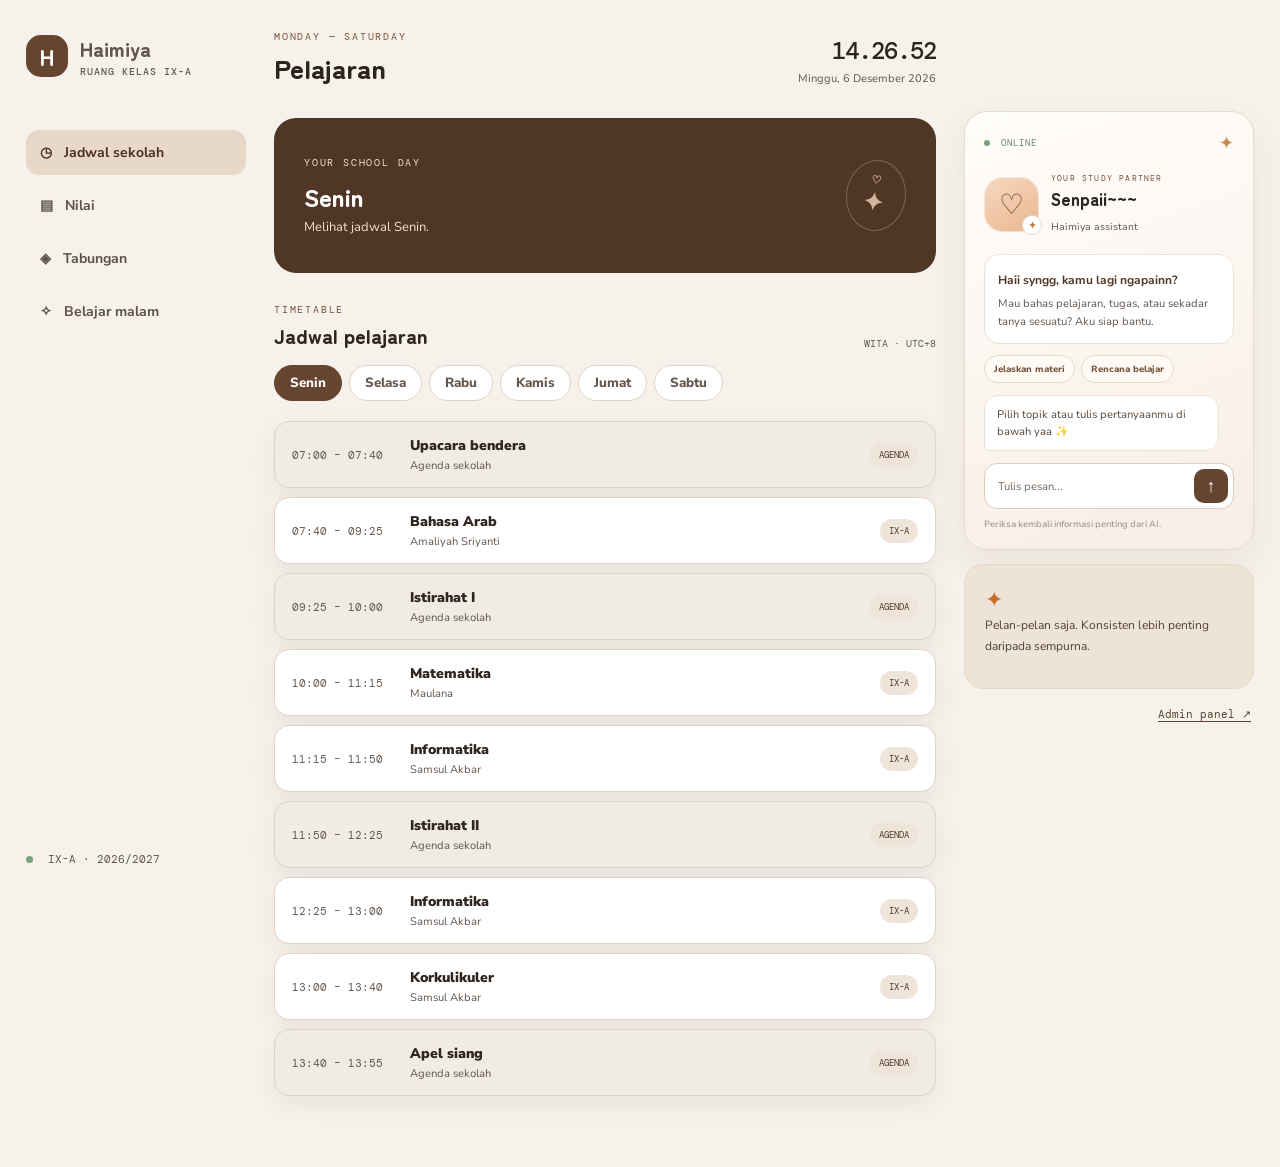
==== frontend/index.html @ 9ee48fb9 "Set Haimiya website favicon" ====
<!doctype html>
<html lang="id">
<head>
<meta charset="utf-8"><meta name="viewport" content="width=device-width,initial-scale=1">
<meta name="theme-color" content="#f7f2eb"><title>Haimiya — Ruang Kelas IX-A</title><link rel="icon" type="image/jpeg" href="hiii.jpg">
<link rel="preconnect" href="https://fonts.googleapis.com"><link rel="preconnect" href="https://fonts.gstatic.com" crossorigin>
<link href="https://fonts.googleapis.com/css2?family=DM+Mono:wght@400;500&family=Nunito+Sans:wght@400;500;600;700;800;900&family=Zen+Maru+Gothic:wght@500;700;900&display=swap" rel="stylesheet">
<link rel="stylesheet" href="css/main.css?v=20261110-haimiya-fix2">
</head>
<body>
<video class="page-bg" autoplay muted loop playsinline preload="auto"><source src="bg-video.mp4" type="video/mp4"></video>
<div class="shell">
<aside class="sidebar">
  <a class="brand" href="#"><span class="brand-mark">H</span><span>Haimiya<small>RUANG KELAS IX-A</small></span></a>
  <nav id="nav">
    <button class="nav-link active" data-view="schedule">◷ <span>Jadwal sekolah</span></button>
    <button class="nav-link" data-view="grades">▤ <span>Nilai</span></button>
    <button class="nav-link" data-view="savings">◈ <span>Tabungan</span></button>
    <button class="nav-link" data-view="study">✧ <span>Belajar malam</span></button>
  </nav>
  <div class="sidebar-bottom"><span class="live-dot"></span> IX-A · 2026/2027</div>
</aside>
<main>
<header class="topbar"><div><div class="eyebrow">MONDAY — SATURDAY</div><h1 id="greeting">Pelajaran</h1></div><div class="clock"><strong id="clock">--:--:--</strong><small id="date">Memuat tanggal…</small></div></header>
<section class="view active" id="view-schedule">
  <div class="hero"><div><div class="eyebrow light">YOUR SCHOOL DAY</div><h2 id="today-title">Jadwal hari ini</h2><p id="today-subtitle">Waktu berjalan, pelajaran mengikuti.</p></div><div class="hero-stamp">♡<br><b>✦</b></div></div>
  <div class="section-head"><div><div class="eyebrow">TIMETABLE</div><h2>Jadwal pelajaran</h2></div><span class="timezone">WITA · UTC+8</span></div>
  <div class="day-tabs" id="day-tabs"></div><div class="schedule-list" id="schedule-list"></div>
</section>
<section class="view" id="view-grades"><div class="section-head"><div><div class="eyebrow">ACADEMIC RECORD</div><h2>Nilai</h2></div></div><div class="panel"><div class="form-row"><input id="grade-subject" placeholder="Mata pelajaran"><select id="grade-type"><option value="">Jenis penilaian</option><option>Tugas</option><option>PPT</option><option>Ulangan</option></select></div><div class="form-row"><input id="grade-score" type="number" min="0" max="100" placeholder="Nilai 0–100"><input id="grade-note" placeholder="Catatan (opsional)"></div><button class="primary" id="add-grade">Simpan nilai</button></div><div id="grades-list" class="data-list"></div></section>
<section class="view" id="view-savings">
  <div class="section-head"><div><div class="eyebrow">PERSONAL FINANCE</div><h2>Tabungan</h2></div></div>
  <div class="balance balance-redesign"><div><span>Total saldo tersimpan</span><strong id="balance">Rp0</strong><small id="saving-summary">Belum ada transaksi</small></div><div class="balance-icon">◈</div></div>
  <div class="saving-stats"><div><small>Total menabung</small><strong id="saving-in">Rp0</strong></div><div><small>Total pengambilan</small><strong id="saving-out">Rp0</strong></div></div>
  <div class="panel"><div class="form-row"><select id="saving-kind"><option value="in">＋ Menabung</option><option value="out">− Mengambil</option></select><input id="saving-amount" type="number" min="1" placeholder="Nominal rupiah"></div><input id="saving-note" placeholder="Keterangan transaksi"><button class="primary" id="add-saving">Catat transaksi</button></div>
  <div class="section-head"><div><div class="eyebrow">TRANSACTION HISTORY</div><h2>Riwayat transaksi</h2></div></div><div id="savings-list" class="data-list"></div>
</section>
<section class="view" id="view-study">
  <div class="study-heading"><div><div class="eyebrow">YOUR STUDY SPACE</div><h2>Belajar malam</h2><p>Atur waktu, pantau kebiasaan, dan jangan sampai deadline kelewat.</p></div><span class="study-date-chip" id="study-date-chip">TODAY</span></div>
  <div class="study-overview">
    <div class="study-main-stat"><span class="study-stat-icon">🔥</span><div><strong id="streak-count">0</strong><b>hari streak</b><small>Hari beruntun kamu mencatat sesi belajar minimal 25 menit.</small></div></div>
    <div class="study-progress-box"><div class="study-progress-head"><span>Target belajar harian</span><strong id="study-percent">0%</strong></div><div class="progress-track"><i id="study-progress"></i></div><div class="study-meta"><span id="study-time">0 / 144 menit</span><span>Target 2 jam 24 menit</span></div><div class="study-actions"><button class="primary" id="study-add">＋ Catat 25 menit</button><button class="secondary" id="study-reset">Reset hari ini</button></div></div>
  </div>
  <div class="study-section-head"><div><div class="eyebrow">STUDY CALENDAR</div><h3>Kalender belajar</h3><p>Tanggal hari ini mengikuti WITA. Titik oranye = ada sesi belajar, merah = libur nasional.</p></div></div>
  <div class="calendar-panel">
    <div class="calendar-toolbar"><button id="cal-prev" aria-label="Bulan sebelumnya">‹</button><div><strong id="cal-month">—</strong><small id="cal-year">—</small></div><button id="cal-next" aria-label="Bulan berikutnya">›</button><button class="calendar-today" id="cal-today">Hari ini</button></div>
    <div class="calendar-weekdays"><span>Min</span><span>Sen</span><span>Sel</span><span>Rab</span><span>Kam</span><span>Jum</span><span>Sab</span></div>
    <div class="calendar-grid" id="calendar-grid"></div>
    <div class="calendar-legend"><span><i class="legend-today"></i>Hari ini</span><span><i class="legend-study"></i>Belajar</span><span><i class="legend-holiday"></i>Libur nasional</span><span><i class="legend-leave"></i>Cuti bersama</span></div>
    <div class="calendar-detail" id="calendar-detail">Pilih tanggal untuk melihat detail.</div>
  </div>
  <div class="study-section-head task-section-head"><div><div class="eyebrow">TASK PLANNER</div><h3>Kegiatan & deadline</h3><p>Tambahkan kegiatan, pilih tanggal dan jam tenggatnya.</p></div><span class="task-count" id="task-count">0 kegiatan</span></div>
  <div class="task-composer">
    <form id="task-form">
      <label class="task-field task-title-field"><span>Nama kegiatan</span><input id="task-input" maxlength="90" placeholder="Contoh: Kerjakan latihan Matematika" required></label>
      <label class="task-field"><span>Mata pelajaran</span><input id="task-subject" maxlength="50" placeholder="Opsional"></label>
      <label class="task-field"><span>Deadline</span><input id="task-deadline" type="datetime-local"></label>
      <button class="primary" type="submit">＋ Tambah kegiatan</button>
    </form>
  </div>
  <div class="task-filters" id="task-filters"><button class="active" data-filter="active">Aktif</button><button data-filter="done">Selesai</button><button data-filter="expired">Terlewat</button><button data-filter="all">Semua</button></div>
  <div class="checklist" id="checklist"></div>
</section>
</main>
<aside class="right-rail">
  <div class="ai-card">
    <div class="ai-topline"><span class="ai-live"><i></i> ONLINE</span><span class="ai-spark">✦</span></div>
    <div class="ai-profile"><div class="ai-avatar"><span>♡</span><i>✦</i></div><div><div class="eyebrow">YOUR STUDY PARTNER</div><h3>Senpaii~~~</h3><small>Haimiya assistant</small></div></div>
    <div class="ai-welcome"><strong>Haii syngg, kamu lagi ngapainn?</strong><p>Mau bahas pelajaran, tugas, atau sekadar tanya sesuatu? Aku siap bantu.</p></div>
    <div class="ai-suggestions"><button type="button" data-prompt="Bantu aku memahami materi pelajaran hari ini.">Jelaskan materi</button><button type="button" data-prompt="Bantu aku membuat rencana belajar malam ini.">Rencana belajar</button></div>
    <div id="chat-log" class="chat-log"><div class="bubble bot">Pilih topik atau tulis pertanyaanmu di bawah yaa ✨</div></div>
    <form id="chat-form"><input id="chat-input" maxlength="2000" placeholder="Tulis pesan..." autocomplete="off"><button aria-label="Kirim pesan">↑</button></form>
    <small class="ai-disclaimer">Periksa kembali informasi penting dari AI.</small>
  </div>
  <div class="rail-note"><span>✦</span><p>Pelan-pelan saja. Konsisten lebih penting daripada sempurna.</p></div>
  <a class="admin-link" href="admin.html">Admin panel ↗</a>
</aside>
</div>
<script src="js/schedule-data.js"></script><script src="js/app.js?v=20261110-haimiya-fix"></script>
</body></html>
---- frontend/css/main.css ----
*{box-sizing:border-box} :root{--paper:#f6f0e7;--surface:#fffdf9;--ink:#342a25;--muted:#91847a;--line:#e9dfd3;--brown:#755744;--brown2:#a17c62;--orange:#ed9148;--orange-soft:#fff0e2;--green:#66866b;--shadow:0 12px 36px #59412b0c}body{margin:0;background:var(--paper);color:var(--ink);font-family:'Nunito Sans',sans-serif}.shell{max-width:1600px;margin:auto;min-height:100vh;display:grid;grid-template-columns:220px minmax(0,1fr) 290px;gap:28px;padding:26px}.sidebar{position:sticky;top:26px;height:calc(100vh - 52px);display:flex;flex-direction:column;padding:8px 0}.brand{display:flex;align-items:center;gap:12px;text-decoration:none;color:var(--ink);font:900 20px 'Zen Maru Gothic'}.brand small{display:block;font:500 10px 'DM Mono';letter-spacing:1px;color:var(--muted);margin-top:2px}.brand-mark{display:grid;place-items:center;width:42px;height:42px;border-radius:15px;background:var(--brown);color:#fff;font:900 22px 'Zen Maru Gothic'}nav{display:grid;gap:8px;margin-top:52px}.nav-link{border:0;background:transparent;text-align:left;padding:13px 14px;border-radius:13px;color:#8b7c70;font:700 14px 'Nunito Sans',sans-serif;cursor:pointer}.nav-link span{margin-left:8px}.nav-link.active{background:#eadfd2;color:var(--brown)}.sidebar-bottom{margin-top:auto;color:var(--muted);font:11px 'DM Mono'}.live-dot{display:inline-block;width:7px;height:7px;background:#78a27a;border-radius:50%;margin-right:8px}main{min-width:0;padding:4px 0 45px}.topbar{display:flex;justify-content:space-between;align-items:center;margin-bottom:26px}.eyebrow{font:10px 'DM Mono';letter-spacing:1.8px;color:var(--brown2)}h1,h2,h3,p{margin-top:0}h1{font:900 27px 'Zen Maru Gothic';margin:5px 0}.topbar h1 span{color:var(--orange)}.clock{text-align:right}.clock strong{display:block;font:500 24px 'DM Mono';letter-spacing:-1px}.clock small{color:var(--muted);font-size:11px}.hero{background:var(--brown);color:#fff;border-radius:22px;padding:27px 30px;display:flex;justify-content:space-between;align-items:center;min-height:155px;overflow:hidden;position:relative}.eyebrow.light{color:#d8bda7}.hero h2{font:900 25px 'Zen Maru Gothic';margin:9px 0 4px}.hero p{color:#e2d4c8;font-size:13px;margin:0}.hero-stamp{font:700 11px 'DM Mono';letter-spacing:4px;color:#d5b59c;text-align:center;transform:rotate(8deg);border:1px solid #c9a98c66;padding:12px 17px;border-radius:50%}.hero-stamp b{font-size:24px}.section-head{display:flex;justify-content:space-between;align-items:end;margin:30px 0 15px}.section-head h2{font:900 20px 'Zen Maru Gothic';margin:5px 0 0}.timezone{font:10px 'DM Mono';color:var(--muted)}.day-tabs{display:flex;gap:7px;overflow:auto;padding-bottom:8px}.day-tab{border:1px solid var(--line);background:var(--surface);border-radius:20px;padding:8px 15px;color:var(--muted);font-weight:800;cursor:pointer;white-space:nowrap}.day-tab.active{background:var(--brown);border-color:var(--brown);color:#fff}.schedule-list{display:grid;gap:9px;margin-top:12px}.lesson{display:grid;grid-template-columns:104px 1fr auto;gap:14px;align-items:center;background:var(--surface);border:1px solid var(--line);border-radius:15px;padding:14px 17px;box-shadow:var(--shadow)}.lesson-time{font:11px 'DM Mono';color:var(--muted)}.lesson-name{font-weight:900;font-size:14px}.lesson-teacher{font-size:11px;color:var(--muted);margin-top:3px}.lesson-tag{font:9px 'DM Mono';color:var(--brown2);background:#f4ece3;border-radius:20px;padding:6px 9px}.lesson.active{background:var(--orange-soft);border:1px solid #f3b47f;box-shadow:0 5px 20px #ed91481c}.lesson.active .lesson-tag{background:var(--orange);color:white}.lesson.break{background:#f0ebe5}.view{display:none}.view.active{display:block}.right-rail{padding-top:85px}.rail-card,.rail-note,.panel,.study-card{background:var(--surface);border:1px solid var(--line);border-radius:19px;padding:20px;box-shadow:var(--shadow)}.ai-avatar{width:48px;height:48px;border-radius:16px;background:var(--orange-soft);color:var(--orange);display:grid;place-items:center;font-size:26px;margin:18px 0 10px}.rail-card h3{font:900 18px 'Zen Maru Gothic';margin-bottom:6px}.rail-card p,.rail-note p{font-size:12px;color:var(--muted);line-height:1.7}.chat-log{max-height:220px;overflow:auto;display:grid;gap:8px;margin:12px 0}.bubble{padding:9px 11px;border-radius:12px;background:#f5eee6;font-size:12px;line-height:1.5}.bubble.user{background:var(--orange-soft);justify-self:end;max-width:90%}#chat-form{display:flex;border:1px solid var(--line);border-radius:12px;padding:4px}#chat-input{border:0;outline:0;min-width:0;flex:1;padding:8px;background:transparent;font:12px inherit}#chat-form button{border:0;background:var(--brown);color:#fff;border-radius:9px;width:34px;font-size:18px}.rail-note{margin-top:14px;background:#eee4d8;box-shadow:none;border:0}.rail-note span{color:var(--orange);font-size:22px}.admin-link{display:block;text-align:right;margin:18px 3px;color:var(--muted);font:11px 'DM Mono';text-decoration:none}.panel{display:grid;gap:10px}.form-row{display:flex;gap:9px}.panel input,.panel select{min-width:0;width:100%;padding:12px;border:1px solid var(--line);border-radius:10px;background:#fffefa;font:13px 'Nunito Sans',sans-serif;color:var(--ink)}button{font-family:inherit}.primary,.secondary{border:0;border-radius:10px;padding:11px 15px;font-weight:900;cursor:pointer}.primary{background:var(--brown);color:white}.secondary{background:#eee5dc;color:var(--brown)}.data-list{display:grid;gap:8px;margin-top:13px}.data-item{background:var(--surface);border:1px solid var(--line);padding:13px 15px;border-radius:12px;display:flex;justify-content:space-between;font-size:13px}.balance{background:var(--brown);color:#fff;padding:22px;border-radius:18px;margin-bottom:13px}.balance span{display:block;color:#d8c6b7;font-size:12px}.balance strong{display:block;font:700 28px 'DM Mono';margin-top:7px}.study-card{background:var(--brown);color:#fff}.streak{display:flex;align-items:center;gap:12px}.streak>span{font-size:29px}.streak strong{display:block;font:700 27px 'DM Mono'}.streak small{color:#ddcabb}.progress-track{height:8px;background:#ffffff30;border-radius:9px;margin:23px 0 8px;overflow:hidden}.progress-track i{display:block;height:100%;width:0;background:#f4a15f;border-radius:9px}.study-meta{display:flex;justify-content:space-between;color:#e0cfc1;font:10px 'DM Mono'}.study-actions{display:flex;gap:8px;margin-top:20px}.study-actions .primary{background:var(--orange)}.study-actions .secondary{background:#ffffff20;color:#fff}.checklist label{display:flex;gap:10px;align-items:center;font-size:13px;padding:7px 0}.checklist input{width:auto}.empty{padding:20px;text-align:center;color:var(--muted);font-size:13px}@media(max-width:1100px){.shell{grid-template-columns:190px minmax(0,1fr);}.right-rail{grid-column:2;display:grid;grid-template-columns:1fr 1fr;gap:12px;padding:0}.admin-link{grid-column:2}.rail-note{margin:0}}@media(max-width:700px){.shell{display:block;padding:17px}.sidebar{position:static;height:auto;padding:0}.brand{font-size:18px}nav{display:flex;overflow:auto;margin:17px 0 22px}.nav-link{white-space:nowrap;padding:10px 12px}.nav-link span{margin-left:5px}.sidebar-bottom{display:none}.topbar{margin-bottom:18px}.topbar h1{font-size:21px}.clock strong{font-size:18px}.hero{padding:21px;min-height:135px}.hero h2{font-size:21px}.right-rail{display:block;margin-top:25px}.rail-note{margin-top:10px}.admin-link{margin-bottom:10px}.lesson{grid-template-columns:82px 1fr;padding:12px;gap:9px}.lesson-tag{grid-column:2;justify-self:start}.form-row{flex-direction:column}.study-actions{flex-wrap:wrap}}
.checklist-panel{gap:12px}.task-form{display:flex;gap:9px}.task-form input{min-width:0;flex:1;padding:12px;border:1px solid var(--line);border-radius:10px;background:#fffefa;font:13px 'Nunito Sans',sans-serif;color:var(--ink)}.task-row{display:flex;align-items:center;justify-content:space-between;gap:12px;padding:11px 0;border-bottom:1px solid var(--line)}.task-row:last-child{border-bottom:0}.task-label{display:flex;align-items:center;gap:10px;min-width:0;flex:1;font-size:13px}.task-label input{width:17px;height:17px;accent-color:var(--brown);flex:none}.task-label span{overflow-wrap:anywhere}.task-label span.done{color:var(--muted);text-decoration:line-through}.task-tools{display:flex;gap:5px;flex:none}.task-tools button{border:0;background:#f1e8de;color:var(--brown);border-radius:7px;padding:6px 8px;font-size:11px;font-weight:800;cursor:pointer}.task-tools button:last-child{background:#f8e8e4;color:#a34f43}.task-hint{font-size:11px;color:var(--muted);margin:0;line-height:1.5}
@media(max-width:700px){.task-form{flex-direction:row}.task-form .primary{white-space:nowrap}.task-row{align-items:flex-start}.task-tools button{padding:7px 8px}}

html,body{min-height:100%;background:transparent}body{position:relative}.page-bg{position:fixed;inset:0;width:100%;height:100%;object-fit:cover;z-index:0;pointer-events:none}body::before{content:"";position:fixed;inset:0;z-index:1;background:linear-gradient(90deg,#f6f0e7a8,#f6f0e7a0);pointer-events:none}.shell{position:relative;z-index:2}.rail-card,.rail-note,.panel,.study-card,.lesson,.balance{backdrop-filter:blur(8px)}


/* Readability pass: stronger contrast and solid content surfaces */
:root{--paper:#f7f2eb;--surface:#fff;--ink:#2d241f;--muted:#62564e;--line:#ded2c5;--brown:#65452f;--brown2:#76543d;--orange:#c96d28;--orange-soft:#fff0e2;--shadow:0 10px 28px #38271912}
body{color:var(--ink);background:var(--paper)}
body::before{background:rgba(247,242,235,.94)}
.sidebar,.topbar,main,.right-rail{color:var(--ink)}
.brand,.brand small,.sidebar-bottom,.timezone,.clock small,.lesson-time,.lesson-teacher,.rail-card p,.rail-note p,.task-hint,.admin-link{color:var(--muted)}
.eyebrow{color:#76513a}
.nav-link{color:#5e5148}
.nav-link.active{background:#e8d8c8;color:#4b3020}
.hero{background:#503725;color:#fff}
.hero p,.eyebrow.light{color:#f1dfcf}
.rail-card,.panel,.lesson,.data-item,.study-card,.balance{background:#fff;border-color:#ded2c5;backdrop-filter:none}
.rail-note{background:#eee3d7;color:#49372b}
.rail-note p{color:#514237}
.lesson-name,.section-head h2,.rail-card h3{color:#30251f}
.lesson-tag{background:#eee4da;color:#553a28}
.lesson.active{background:#fff0df;border-color:#d98a4b}
.lesson.break{background:#f0ebe5}
.panel input,.panel select,.task-form input{background:#fff;color:#2d241f;border-color:#cbbbab}
.panel input::placeholder,.task-form input::placeholder,#chat-input::placeholder{color:#75685e;opacity:1}
#chat-form{background:#fff;border-color:#cbbbab}
#chat-input{color:#2d241f}
.bubble{background:#eee7df;color:#34271f}
.bubble.user{background:#ffead7;color:#4a2d1a}
.primary{background:#65452f;color:#fff}
.secondary{background:#e9ded3;color:#493426}
.task-tools button{background:#e9ded3;color:#493426}
.task-tools button:last-child{background:#f5e3df;color:#873d32}
.admin-link{color:#594332;text-decoration:underline;text-underline-offset:3px}
a:focus-visible,button:focus-visible,input:focus-visible,select:focus-visible{outline:3px solid #c96d28;outline-offset:3px}
@media(max-width:700px){body::before{background:rgba(247,242,235,.96)}.nav-link{color:#51443b}.nav-link.active{color:#432b1d}}

/* Admin page: keep login UI above the decorative page overlay */
.admin-page{background:var(--paper)}
.admin-page main{position:relative;z-index:2}
.admin-page .panel{background:#fff;color:#2d241f;border:1px solid #ded2c5;box-shadow:0 12px 36px #38271918}
.admin-page .panel p{color:#493a31}
.admin-page input{background:#fff;color:#2d241f;border:1px solid #cbbbab}
.admin-page input::placeholder{color:#75685e;opacity:1}
.admin-page .primary{background:#65452f;color:#fff}


/* Fiancee refresh: savings, study planner, calendar and assistant */
.balance-redesign{display:flex;align-items:center;justify-content:space-between;gap:18px;background:linear-gradient(120deg,#503725,#79583f)!important;color:#fff!important;padding:25px 27px;border:0!important;box-shadow:0 14px 32px #50372520}
.balance-redesign span,.balance-redesign small{display:block;color:#f0dfd1!important;font-size:12px}.balance-redesign strong{display:block;color:#fff!important;font:800 32px 'DM Mono',monospace;margin:9px 0}.balance-redesign small{opacity:.85}.balance-icon{width:58px;height:58px;border:1px solid #ffffff45;border-radius:19px;display:grid;place-items:center;font-size:29px;color:#f4c49e}
.saving-stats{display:grid;grid-template-columns:1fr 1fr;gap:12px;margin:0 0 13px}.saving-stats>div{background:#fff;border:1px solid var(--line);border-radius:14px;padding:14px 16px}.saving-stats small{display:block;color:var(--muted);font-size:11px}.saving-stats strong{display:block;color:#503725;font:700 17px 'DM Mono',monospace;margin-top:6px}.money-in{color:#54815b}.money-out{color:#b65d4b}
.study-heading{display:flex;justify-content:space-between;align-items:flex-start;gap:15px;margin:5px 0 22px}.study-heading h2{font:900 25px 'Zen Maru Gothic';margin:6px 0}.study-heading p,.study-section-head p{font-size:12px;color:var(--muted);margin:0;line-height:1.6}.study-date-chip{background:#eadfd2;color:#65452f;border-radius:30px;padding:9px 12px;font:10px 'DM Mono',monospace;white-space:nowrap}
.study-overview{display:grid;grid-template-columns:.8fr 1.2fr;gap:13px}.study-main-stat,.study-progress-box{background:#fff;border:1px solid var(--line);border-radius:18px;padding:19px;box-shadow:var(--shadow)}.study-main-stat{display:flex;gap:13px;align-items:flex-start}.study-stat-icon{width:43px;height:43px;border-radius:14px;background:#fff0e2;display:grid;place-items:center;font-size:23px;flex:none}.study-main-stat strong{display:block;color:#503725;font:800 31px 'DM Mono',monospace;line-height:1}.study-main-stat b{display:block;font:800 12px 'Nunito Sans',sans-serif;margin:5px 0}.study-main-stat small{display:block;color:var(--muted);font-size:10px;line-height:1.5;max-width:190px}.study-progress-head{display:flex;justify-content:space-between;align-items:center;font-size:11px;font-weight:800}.study-progress-head strong{font:700 13px 'DM Mono',monospace;color:#a45d2b}.study-progress-box .progress-track{margin:13px 0 8px;background:#eee5dc;height:9px}.study-progress-box .progress-track i{background:linear-gradient(90deg,#b86d39,#edaa6c)}.study-progress-box .study-meta{color:var(--muted);font:10px 'DM Mono',monospace;gap:8px;flex-wrap:wrap}.study-actions{display:flex;gap:8px;margin-top:15px;flex-wrap:wrap}.study-actions .primary{background:#65452f}.study-actions .secondary{background:#eee5dc;color:#65452f}
.study-section-head{display:flex;justify-content:space-between;align-items:flex-end;gap:12px;margin:28px 0 13px}.study-section-head h3{font:900 18px 'Zen Maru Gothic';margin:5px 0}.calendar-panel{background:#fff;border:1px solid var(--line);border-radius:19px;padding:18px;box-shadow:var(--shadow)}.calendar-toolbar{display:flex;align-items:center;gap:12px;margin-bottom:17px}.calendar-toolbar>div{min-width:110px;text-align:center}.calendar-toolbar strong{display:block;font:900 16px 'Zen Maru Gothic';text-transform:capitalize}.calendar-toolbar small{display:block;color:var(--muted);font:10px 'DM Mono',monospace;margin-top:3px}.calendar-toolbar button{width:34px;height:34px;border:1px solid var(--line);border-radius:10px;background:#faf7f3;color:#65452f;font-size:21px;cursor:pointer}.calendar-toolbar .calendar-today{width:auto;margin-left:auto;padding:0 12px;font:800 10px 'Nunito Sans',sans-serif}.calendar-weekdays,.calendar-grid{display:grid;grid-template-columns:repeat(7,minmax(0,1fr));gap:5px}.calendar-weekdays{margin-bottom:7px}.calendar-weekdays span{text-align:center;color:var(--muted);font:10px 'DM Mono',monospace;padding:5px 0}.calendar-day{position:relative;min-height:43px;border:1px solid transparent;border-radius:11px;background:#faf8f5;color:#493a31;font:700 12px 'Nunito Sans',sans-serif;cursor:pointer}.calendar-day:hover{border-color:#cba98e}.calendar-day.is-today{border-color:#9a6b48;background:#f6eadd}.calendar-day.is-selected{background:#65452f;color:#fff;border-color:#65452f}.calendar-day.is-holiday:not(.is-selected){background:#fff0ed;color:#a84d43}.calendar-day.is-leave:not(.is-selected){background:#f2edf9;color:#71548d}.calendar-day.is-study:after{content:"";position:absolute;inset:auto 0 4px;display:block;margin:auto;width:4px;height:4px;border-radius:50%;background:#d77b3f}.calendar-day.is-selected.is-study:after{background:#ffd0a8}.calendar-day.is-holiday .cal-holiday-dot,.calendar-day.is-leave .cal-holiday-dot{display:none}.cal-study-dot,.cal-holiday-dot{display:none}.calendar-blank{min-height:43px}.calendar-legend{display:flex;gap:13px;flex-wrap:wrap;margin:15px 0 12px;color:var(--muted);font-size:10px}.calendar-legend span{display:flex;align-items:center;gap:5px}.calendar-legend i{width:8px;height:8px;border-radius:50%;display:inline-block}.legend-today{background:#9a6b48}.legend-study{background:#d77b3f}.legend-holiday{background:#c86c61}.legend-leave{background:#967ab1}.calendar-detail{display:grid;gap:5px;padding:12px 13px;border-radius:12px;background:#f7f2eb;color:#66574c;font-size:11px;line-height:1.5}.calendar-detail b{font:800 12px 'Nunito Sans',sans-serif;color:#49372b}.calendar-holiday-name{color:#a84d43;font-weight:800}
.task-section-head{margin-top:30px}.task-count{font:10px 'DM Mono',monospace;color:var(--muted);white-space:nowrap}.task-composer{background:#fff;border:1px solid var(--line);border-radius:17px;padding:15px;box-shadow:var(--shadow)}#task-form{display:grid;grid-template-columns:1.4fr .8fr 1fr auto;align-items:end;gap:9px}.task-field{display:grid;gap:6px;min-width:0}.task-field span{font-size:10px;font-weight:800;color:#6d5b4d}.task-field input{width:100%;min-width:0;padding:11px;border:1px solid var(--line);border-radius:10px;background:#fffefa;color:var(--ink);font:12px 'Nunito Sans',sans-serif}.task-field input:focus{outline:2px solid #d9a77e;outline-offset:1px}#task-form>.primary{min-height:39px;white-space:nowrap;font-size:11px}.task-filters{display:flex;gap:7px;overflow:auto;margin:15px 0 10px}.task-filters button{border:1px solid var(--line);border-radius:30px;background:#fff;color:var(--muted);padding:8px 13px;font-size:10px;font-weight:800;cursor:pointer;white-space:nowrap}.task-filters button.active{background:#65452f;color:#fff;border-color:#65452f}.checklist{display:grid;gap:8px}.task-card{display:grid;grid-template-columns:22px minmax(0,1fr) auto auto;align-items:center;gap:11px;padding:13px;background:#fff;border:1px solid var(--line);border-radius:14px;box-shadow:var(--shadow)}.task-check input{position:absolute;opacity:0;width:1px;height:1px}.task-checkmark{display:block;width:19px;height:19px;border:1.5px solid #bca995;border-radius:6px;cursor:pointer}.task-check input:checked+.task-checkmark{background:#65452f;border-color:#65452f;position:relative}.task-check input:checked+.task-checkmark:after{content:"✓";position:absolute;color:#fff;font-size:13px;left:3px;top:-1px}.task-content{min-width:0}.task-content strong{display:block;font-size:12px;overflow-wrap:anywhere}.task-content small{display:block;color:var(--muted);font-size:10px;margin-top:4px;line-height:1.4}.task-done{color:var(--muted);text-decoration:line-through}.task-status{font:9px 'DM Mono',monospace;padding:6px 8px;border-radius:20px;background:#edf3ec;color:#527454;white-space:nowrap}.task-status.done{background:#edf3ec;color:#527454}.task-status.expired{background:#f9e8e5;color:#a64c40}.task-status.active{background:#f5eee5;color:#805b3d}.task-expired{border-color:#e9c9c3}.task-tools{display:flex;gap:5px}.task-tools button{border:0;border-radius:7px;padding:6px 8px;background:#eee5dc;color:#65452f;font-size:10px;font-weight:800;cursor:pointer}.task-tools button:last-child{background:#f6e8e5;color:#984d43}
.ai-card{background:linear-gradient(160deg,#fffdfa,#f7eee5);border:1px solid #e8d9ca;border-radius:23px;padding:19px;box-shadow:0 16px 36px #50372512;overflow:hidden}.ai-topline{display:flex;justify-content:space-between;align-items:center}.ai-live{font:9px 'DM Mono',monospace;color:#658469;letter-spacing:1px}.ai-live i{display:inline-block;width:6px;height:6px;border-radius:50%;background:#75a47b;margin-right:5px}.ai-spark{color:#c78a58;font-size:18px}.ai-profile{display:flex;align-items:center;gap:12px;margin:18px 0}.ai-avatar{position:relative;width:55px;height:55px;border-radius:19px;background:linear-gradient(145deg,#f7d9c1,#e9b58f);color:#714a35;display:grid;place-items:center;font-size:28px;flex:none;margin:0;box-shadow:inset 0 0 0 1px #ffffff80}.ai-avatar i{position:absolute;right:-3px;bottom:-3px;width:20px;height:20px;border-radius:50%;background:#fff;color:#c17b48;display:grid;place-items:center;font-size:11px;font-style:normal;border:1px solid #ead8c7}.ai-profile .eyebrow{font-size:8px;letter-spacing:1.2px}.ai-profile h3{font:900 17px 'Zen Maru Gothic';margin:3px 0}.ai-profile small{font-size:10px;color:var(--muted)}.ai-welcome{background:#fff;border:1px solid #eee1d5;border-radius:15px;padding:13px}.ai-welcome strong{font-size:12px;color:#503725}.ai-welcome p{font-size:11px;line-height:1.6;color:var(--muted);margin:5px 0 0}.ai-suggestions{display:flex;gap:6px;flex-wrap:wrap;margin:11px 0}.ai-suggestions button{border:1px solid #e8d8c8;border-radius:30px;padding:7px 9px;background:#fffaf5;color:#76543d;font-size:9px;font-weight:800;cursor:pointer}.ai-card .chat-log{max-height:290px;min-height:55px;overflow:auto;display:grid;align-content:start;gap:8px;margin:12px 0}.ai-card .bubble{max-width:94%;padding:10px 12px;border-radius:14px 14px 14px 4px;background:#fff;border:1px solid #eee1d5;color:#59483b;font-size:11px;line-height:1.55;overflow-wrap:anywhere}.ai-card .bubble.user{justify-self:end;border-radius:14px 14px 4px 14px;background:#f3e1d2;border-color:#ead3c0;color:#503725}.ai-card #chat-form{display:flex;gap:5px;background:#fff;border:1px solid #dfcdbb;border-radius:13px;padding:5px}.ai-card #chat-input{flex:1;min-width:0;border:0;outline:0;background:transparent;padding:8px;color:#342a25;font:11px 'Nunito Sans',sans-serif}.ai-card #chat-form button{width:34px;height:34px;border:0;border-radius:10px;background:#65452f;color:#fff;font-size:18px;cursor:pointer}.ai-card #chat-form button:disabled{opacity:.55}.ai-disclaimer{display:block;color:#99897b;font-size:9px;margin-top:9px}.rail-note{border:1px solid #e7d9ca}
@media(max-width:1100px){.study-overview{grid-template-columns:1fr 1.3fr}#task-form{grid-template-columns:1fr 1fr}.task-title-field{grid-column:1/-1}#task-form>.primary{grid-column:1/-1}}
@media(max-width:700px){.balance-redesign{padding:21px}.balance-redesign strong{font-size:27px}.study-heading h2{font-size:22px}.study-overview{grid-template-columns:1fr}.study-main-stat small{max-width:none}.calendar-panel{padding:12px}.calendar-day{min-height:39px;border-radius:9px}.calendar-blank{min-height:39px}.calendar-legend{gap:9px}.calendar-legend span{font-size:9px}.study-section-head{align-items:flex-start}.task-composer{padding:12px}#task-form{grid-template-columns:1fr 1fr}.task-title-field{grid-column:1/-1}#task-form>.primary{grid-column:1/-1}.task-card{grid-template-columns:20px minmax(0,1fr) auto;gap:8px}.task-status{grid-column:2;justify-self:start;grid-row:2}.task-tools{grid-column:3;grid-row:1/3;flex-direction:column}.ai-card{padding:17px}.saving-stats strong{font-size:14px}}
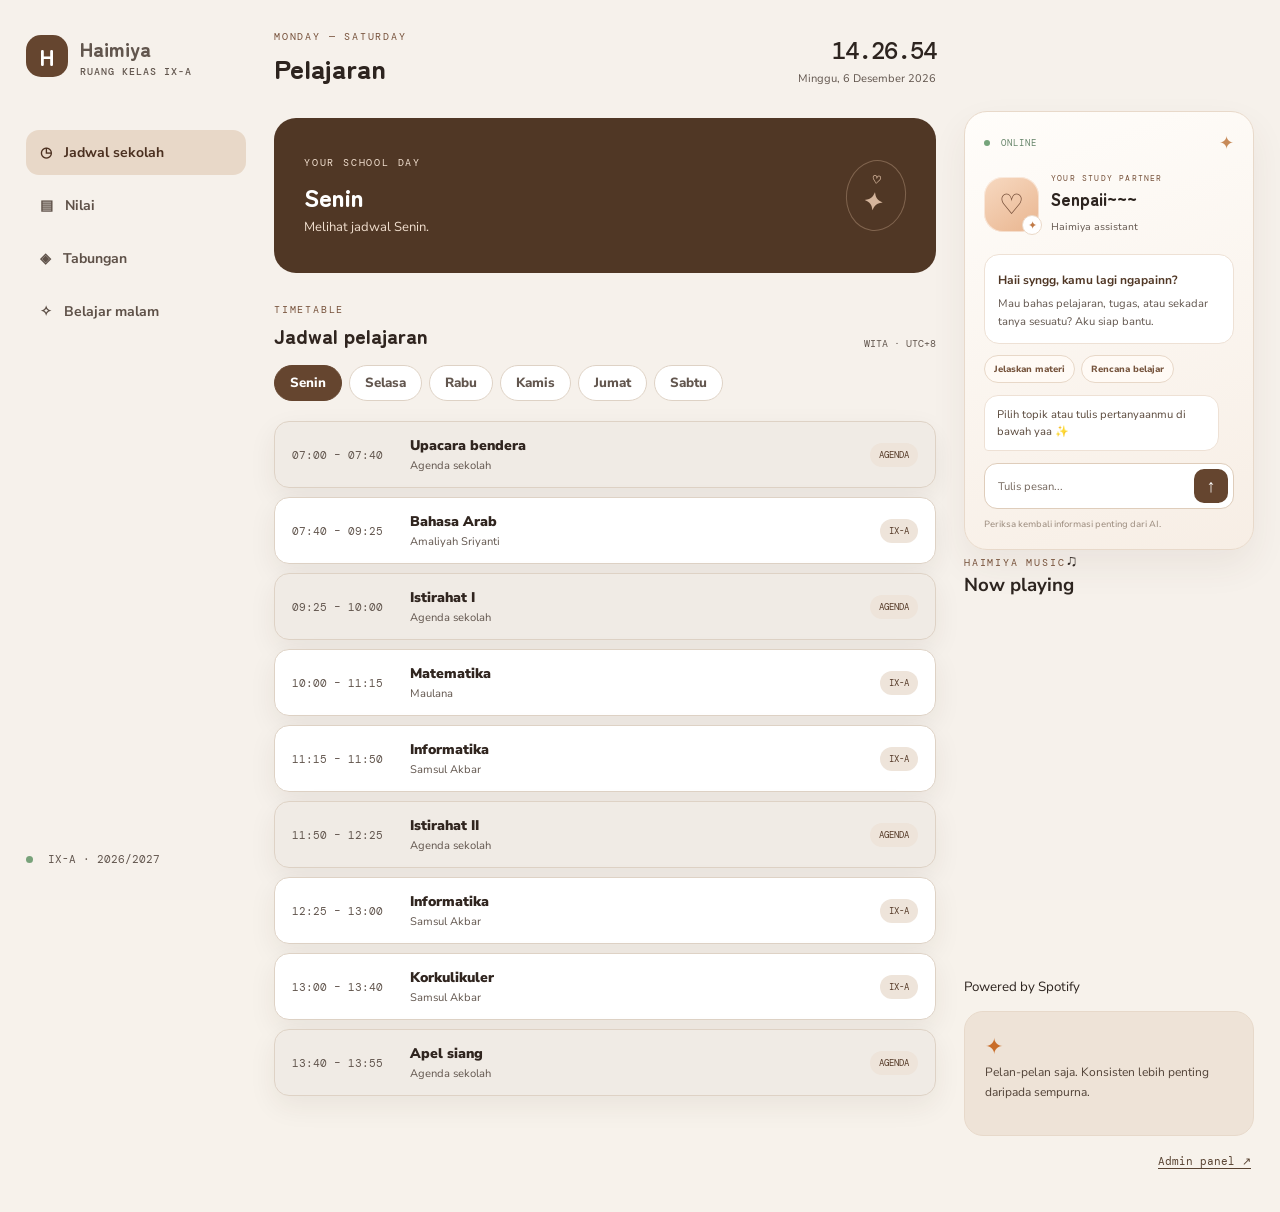
==== commit ccb2f71f: "Add Spotify playlist player to Haimiya sidebar" ====
--- a/frontend/index.html
+++ b/frontend/index.html
@@ -5,7 +5,7 @@
 <meta name="theme-color" content="#f7f2eb"><title>Haimiya — Ruang Kelas IX-A</title><link rel="icon" type="image/jpeg" href="hiii.jpg">
 <link rel="preconnect" href="https://fonts.googleapis.com"><link rel="preconnect" href="https://fonts.gstatic.com" crossorigin>
 <link href="https://fonts.googleapis.com/css2?family=DM+Mono:wght@400;500&family=Nunito+Sans:wght@400;500;600;700;800;900&family=Zen+Maru+Gothic:wght@500;700;900&display=swap" rel="stylesheet">
-<link rel="stylesheet" href="css/main.css?v=20261110-haimiya-fix2">
+<link rel="stylesheet" href="css/main.css?v=20261110-spotify">
 </head>
 <body>
 <video class="page-bg" autoplay muted loop playsinline preload="auto"><source src="bg-video.mp4" type="video/mp4"></video>
@@ -72,6 +72,12 @@
     <form id="chat-form"><input id="chat-input" maxlength="2000" placeholder="Tulis pesan..." autocomplete="off"><button aria-label="Kirim pesan">↑</button></form>
     <small class="ai-disclaimer">Periksa kembali informasi penting dari AI.</small>
   </div>
+  <section class="music-card" aria-label="Spotify playlist">
+    <div class="music-heading"><span class="eyebrow">HAIMIYA MUSIC</span><span class="music-mark">♫</span></div>
+    <h3>Now playing</h3>
+    <iframe title="Spotify playlist Haimiya" src="https://open.spotify.com/embed/playlist/51DNdef7PhPwKkByk16TcT?utm_source=generator&theme=0" width="100%" height="352" frameborder="0" allow="autoplay; clipboard-write; encrypted-media; fullscreen; picture-in-picture" loading="lazy"></iframe>
+    <small>Powered by Spotify</small>
+  </section>
   <div class="rail-note"><span>✦</span><p>Pelan-pelan saja. Konsisten lebih penting daripada sempurna.</p></div>
   <a class="admin-link" href="admin.html">Admin panel ↗</a>
 </aside>
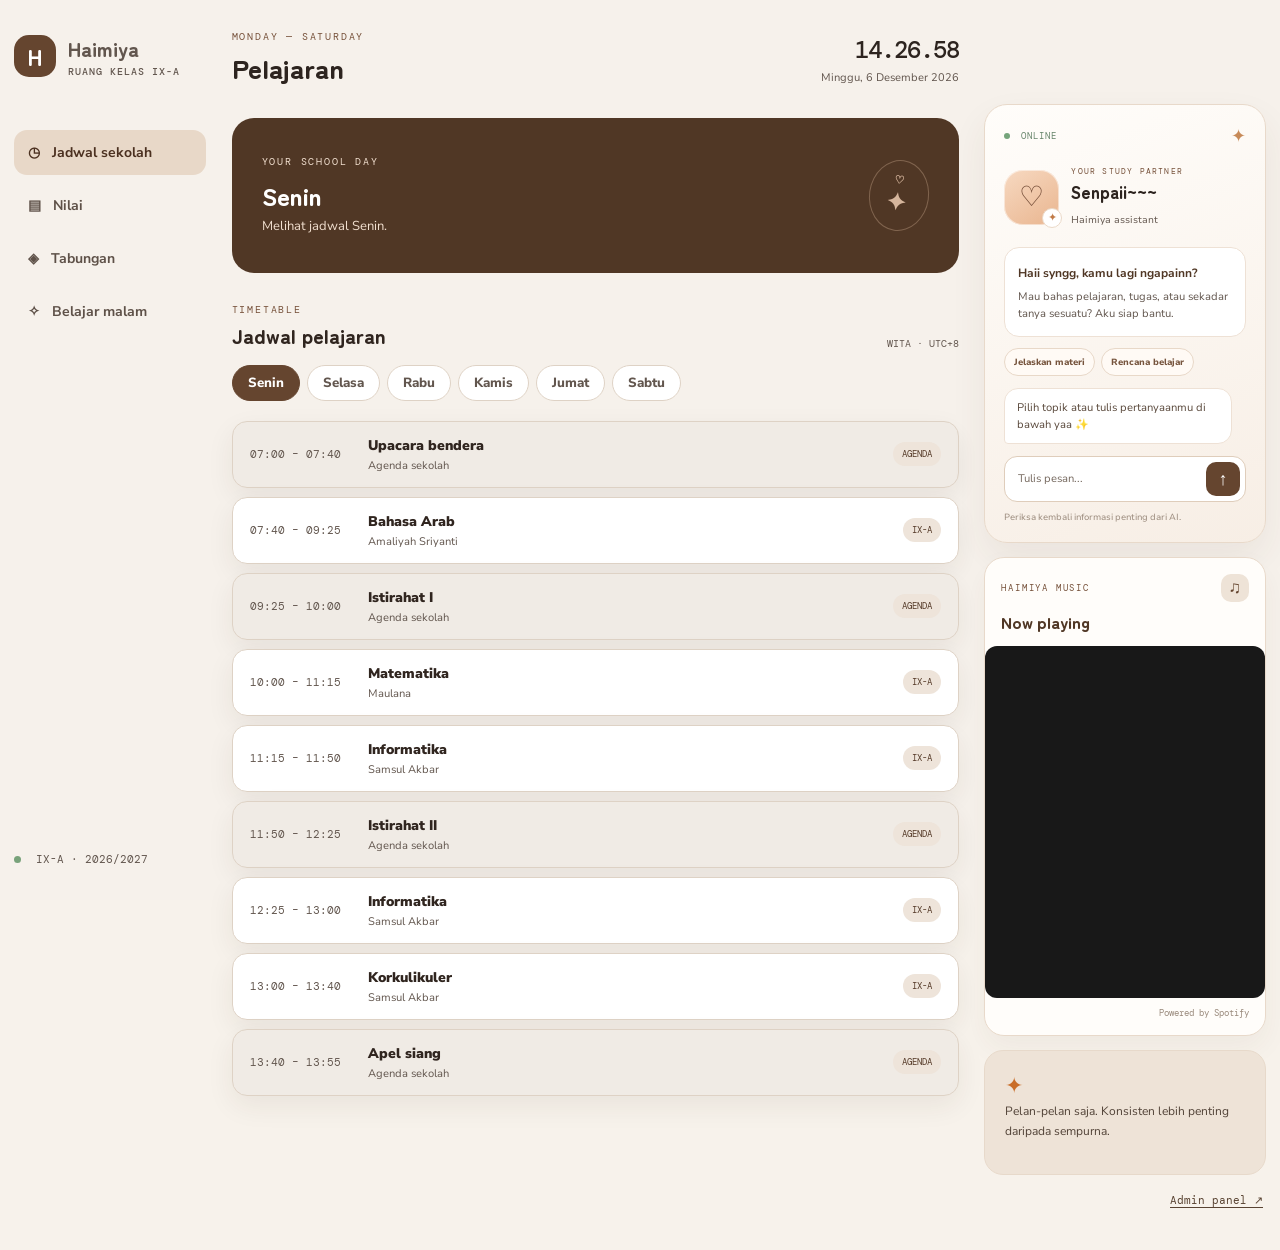
==== commit fcbd0019: "Refresh frontend script cache for Senpaii integration" ====
--- a/frontend/index.html
+++ b/frontend/index.html
@@ -82,5 +82,5 @@
   <a class="admin-link" href="admin.html">Admin panel ↗</a>
 </aside>
 </div>
-<script src="js/schedule-data.js"></script><script src="js/app.js?v=20261110-haimiya-fix"></script>
+<script src="js/schedule-data.js"></script><script src="js/app.js?v=20261115-ai-actions"></script>
 </body></html>
--- a/frontend/css/main.css
+++ b/frontend/css/main.css
@@ -58,3 +58,144 @@
 .ai-card{background:linear-gradient(160deg,#fffdfa,#f7eee5);border:1px solid #e8d9ca;border-radius:23px;padding:19px;box-shadow:0 16px 36px #50372512;overflow:hidden}.ai-topline{display:flex;justify-content:space-between;align-items:center}.ai-live{font:9px 'DM Mono',monospace;color:#658469;letter-spacing:1px}.ai-live i{display:inline-block;width:6px;height:6px;border-radius:50%;background:#75a47b;margin-right:5px}.ai-spark{color:#c78a58;font-size:18px}.ai-profile{display:flex;align-items:center;gap:12px;margin:18px 0}.ai-avatar{position:relative;width:55px;height:55px;border-radius:19px;background:linear-gradient(145deg,#f7d9c1,#e9b58f);color:#714a35;display:grid;place-items:center;font-size:28px;flex:none;margin:0;box-shadow:inset 0 0 0 1px #ffffff80}.ai-avatar i{position:absolute;right:-3px;bottom:-3px;width:20px;height:20px;border-radius:50%;background:#fff;color:#c17b48;display:grid;place-items:center;font-size:11px;font-style:normal;border:1px solid #ead8c7}.ai-profile .eyebrow{font-size:8px;letter-spacing:1.2px}.ai-profile h3{font:900 17px 'Zen Maru Gothic';margin:3px 0}.ai-profile small{font-size:10px;color:var(--muted)}.ai-welcome{background:#fff;border:1px solid #eee1d5;border-radius:15px;padding:13px}.ai-welcome strong{font-size:12px;color:#503725}.ai-welcome p{font-size:11px;line-height:1.6;color:var(--muted);margin:5px 0 0}.ai-suggestions{display:flex;gap:6px;flex-wrap:wrap;margin:11px 0}.ai-suggestions button{border:1px solid #e8d8c8;border-radius:30px;padding:7px 9px;background:#fffaf5;color:#76543d;font-size:9px;font-weight:800;cursor:pointer}.ai-card .chat-log{max-height:290px;min-height:55px;overflow:auto;display:grid;align-content:start;gap:8px;margin:12px 0}.ai-card .bubble{max-width:94%;padding:10px 12px;border-radius:14px 14px 14px 4px;background:#fff;border:1px solid #eee1d5;color:#59483b;font-size:11px;line-height:1.55;overflow-wrap:anywhere}.ai-card .bubble.user{justify-self:end;border-radius:14px 14px 4px 14px;background:#f3e1d2;border-color:#ead3c0;color:#503725}.ai-card #chat-form{display:flex;gap:5px;background:#fff;border:1px solid #dfcdbb;border-radius:13px;padding:5px}.ai-card #chat-input{flex:1;min-width:0;border:0;outline:0;background:transparent;padding:8px;color:#342a25;font:11px 'Nunito Sans',sans-serif}.ai-card #chat-form button{width:34px;height:34px;border:0;border-radius:10px;background:#65452f;color:#fff;font-size:18px;cursor:pointer}.ai-card #chat-form button:disabled{opacity:.55}.ai-disclaimer{display:block;color:#99897b;font-size:9px;margin-top:9px}.rail-note{border:1px solid #e7d9ca}
 @media(max-width:1100px){.study-overview{grid-template-columns:1fr 1.3fr}#task-form{grid-template-columns:1fr 1fr}.task-title-field{grid-column:1/-1}#task-form>.primary{grid-column:1/-1}}
 @media(max-width:700px){.balance-redesign{padding:21px}.balance-redesign strong{font-size:27px}.study-heading h2{font-size:22px}.study-overview{grid-template-columns:1fr}.study-main-stat small{max-width:none}.calendar-panel{padding:12px}.calendar-day{min-height:39px;border-radius:9px}.calendar-blank{min-height:39px}.calendar-legend{gap:9px}.calendar-legend span{font-size:9px}.study-section-head{align-items:flex-start}.task-composer{padding:12px}#task-form{grid-template-columns:1fr 1fr}.task-title-field{grid-column:1/-1}#task-form>.primary{grid-column:1/-1}.task-card{grid-template-columns:20px minmax(0,1fr) auto;gap:8px}.task-status{grid-column:2;justify-self:start;grid-row:2}.task-tools{grid-column:3;grid-row:1/3;flex-direction:column}.ai-card{padding:17px}.saving-stats strong{font-size:14px}}
+
+.music-card{margin-top:14px;padding:16px;background:#fffdfa;border:1px solid #e8d9ca;border-radius:20px;box-shadow:0 12px 28px #5037250d;overflow:hidden}
+.music-heading{display:flex;align-items:center;justify-content:space-between}
+.music-heading .eyebrow{font-size:9px}
+.music-mark{display:grid;place-items:center;width:28px;height:28px;border-radius:10px;background:#eee3d7;color:#65452f;font-size:17px}
+.music-card h3{margin:8px 0 12px;font:900 16px 'Zen Maru Gothic';color:#503725}
+.music-card iframe{display:block;width:100%;height:352px;border:0;border-radius:12px;background:#181818}
+.music-card>small{display:block;margin-top:9px;text-align:right;color:#99897b;font:9px 'DM Mono',monospace}
+@media(max-width:1100px){.music-card{margin:0}}
+@media(max-width:700px){.music-card{margin-top:12px}.music-card iframe{height:352px}}
+
+
+/* Responsive layout system: phone, tablet, iPad and desktop */
+.shell{width:100%;max-width:1680px;margin-inline:auto;grid-template-columns:clamp(176px,15vw,230px) minmax(0,1fr) clamp(280px,22vw,340px);gap:clamp(16px,2vw,30px);padding:clamp(16px,2vw,30px)}
+main,.right-rail,.sidebar{min-width:0}
+.right-rail{padding-top:78px}
+.music-card{min-width:0}
+.music-card iframe{width:calc(100% + 32px);max-width:none;margin-left:-16px;min-width:280px}
+.ai-card,.music-card,.rail-note,.panel,.calendar-panel,.task-composer,.admin-card{min-width:0}
+img,video,iframe{max-width:100%}
+input,select,button{max-width:100%}
+.lesson,.task-card,.data-item{min-width:0}
+.lesson-name,.lesson-teacher,.task-content,.task-content strong{overflow-wrap:anywhere}
+
+@media (min-width:1440px){
+  .shell{grid-template-columns:220px minmax(0,1fr) 330px;gap:30px;padding:30px}
+  .right-rail{padding-top:82px}
+  .hero{min-height:170px;padding:32px}
+}
+@media (min-width:1101px) and (max-width:1250px){
+  .shell{grid-template-columns:190px minmax(0,1fr) 285px;gap:18px;padding:20px}
+  .right-rail{padding-top:78px}
+  .ai-card{padding:15px}
+  .music-card{padding:13px}
+}
+@media (max-width:1100px) and (min-width:701px){
+  .shell{grid-template-columns:clamp(165px,22vw,205px) minmax(0,1fr);gap:20px;padding:20px}
+  .sidebar{top:20px;height:calc(100vh - 40px)}
+  .right-rail{grid-column:2;display:grid;grid-template-columns:minmax(0,1fr) minmax(280px,1fr);align-items:start;gap:14px;padding:0}
+  .ai-card{grid-row:span 2}
+  .music-card{margin:0;min-width:0}
+  .music-card iframe{width:100%;margin:0;min-width:280px;height:352px}
+  .rail-note{margin:0}
+  .admin-link{grid-column:1/-1;margin:0 3px 12px}
+  .study-overview{grid-template-columns:minmax(0,.8fr) minmax(0,1.2fr)}
+  #task-form{grid-template-columns:1fr 1fr}
+  .task-title-field{grid-column:1/-1}
+  #task-form>.primary{grid-column:1/-1}
+}
+@media (max-width:850px) and (min-width:701px){
+  .shell{grid-template-columns:155px minmax(0,1fr);gap:15px;padding:15px}
+  .brand{font-size:17px;gap:8px}
+  .brand-mark{width:36px;height:36px}
+  nav{margin-top:28px}
+  .nav-link{padding:11px 9px;font-size:12px}
+  .nav-link span{margin-left:5px}
+  .right-rail{grid-template-columns:minmax(0,1fr)}
+  .ai-card{grid-row:auto}
+  .music-card{max-width:100%}
+  .music-card iframe{height:352px}
+  .admin-link{grid-column:auto}
+  .lesson{grid-template-columns:86px minmax(0,1fr) auto;padding:12px;gap:9px}
+  .lesson-name{font-size:12px}
+  .lesson-tag{font-size:8px}
+  .study-overview{grid-template-columns:1fr}
+}
+@media (max-width:700px){
+  .shell{display:flex;flex-direction:column;gap:0;padding:14px;max-width:620px}
+  .sidebar{position:static;height:auto;padding:0}
+  .brand{font-size:18px}
+  nav{display:flex;gap:6px;overflow-x:auto;overscroll-behavior-x:contain;margin:15px -2px 18px;padding:2px 2px 7px;scrollbar-width:thin}
+  .nav-link{flex:0 0 auto;min-height:42px;padding:10px 12px;font-size:12px}
+  .nav-link span{margin-left:5px}
+  .sidebar-bottom{display:none}
+  main{width:100%;padding:0 0 24px}
+  .topbar{gap:10px;margin-bottom:17px}
+  .topbar h1{font-size:21px}
+  .clock strong{font-size:17px}
+  .clock small{font-size:9px}
+  .hero{min-height:128px;padding:19px;border-radius:18px}
+  .hero h2{font-size:20px}
+  .hero-stamp{padding:9px 12px}
+  .section-head{margin:23px 0 12px}
+  .section-head h2{font-size:18px}
+  .day-tabs{scrollbar-width:thin}
+  .day-tab{min-height:38px;padding:8px 13px;font-size:11px}
+  .lesson{grid-template-columns:78px minmax(0,1fr);gap:8px;padding:11px;border-radius:12px}
+  .lesson-time{font-size:9px}
+  .lesson-name{font-size:12px}
+  .lesson-teacher{font-size:10px}
+  .lesson-tag{grid-column:2;justify-self:start;font-size:8px}
+  .right-rail{display:flex;flex-direction:column;gap:12px;width:100%;padding:0;margin:8px 0 0}
+  .ai-card{width:100%;padding:16px}
+  .ai-card .chat-log{max-height:230px}
+  .music-card{width:100%;margin:0;padding:14px}
+  .music-card iframe{width:100%;min-width:280px;height:352px;margin:0}
+  .rail-note{width:100%;margin:0}
+  .admin-link{margin:4px 3px 18px}
+  .form-row{flex-direction:column}
+  .panel{padding:15px}
+  .saving-stats{gap:8px}
+  .saving-stats>div{padding:12px}
+  .balance-redesign{padding:19px}
+  .balance-redesign strong{font-size:25px}
+  .study-overview{grid-template-columns:1fr}
+  .study-heading{gap:8px}
+  .study-heading h2{font-size:21px}
+  .calendar-panel{padding:11px}
+  .calendar-weekdays,.calendar-grid{gap:3px}
+  .calendar-day,.calendar-blank{min-height:38px}
+  #task-form{grid-template-columns:1fr 1fr}
+  .task-title-field,#task-form>.primary{grid-column:1/-1}
+  .task-card{grid-template-columns:20px minmax(0,1fr) auto;gap:8px;padding:11px}
+  .task-status{grid-column:2;grid-row:2;justify-self:start}
+  .task-tools{grid-column:3;grid-row:1/3;flex-direction:column}
+}
+@media (max-width:390px){
+  .shell{padding:11px}
+  .brand{font-size:16px}
+  .nav-link{padding:9px 10px;font-size:11px}
+  .topbar h1{font-size:19px}
+  .clock strong{font-size:15px}
+  .hero{padding:16px}
+  .hero-stamp{display:none}
+  .calendar-toolbar{gap:7px}
+  .calendar-toolbar>div{min-width:90px}
+  .calendar-day,.calendar-blank{min-height:34px}
+  .calendar-day{font-size:11px}
+  .task-filters button{padding:7px 10px}
+  .task-card{grid-template-columns:18px minmax(0,1fr)}
+  .task-status{grid-column:2;grid-row:auto}
+  .task-tools{grid-column:2;grid-row:auto;flex-direction:row}
+}
+@media (max-height:520px) and (orientation:landscape) and (max-width:950px){
+  .sidebar{position:static;height:auto}
+  .right-rail{padding-top:0}
+  .hero{min-height:110px}
+}
+@supports (padding:max(0px)){
+  .shell{padding-left:max(14px,env(safe-area-inset-left));padding-right:max(14px,env(safe-area-inset-right));}
+}
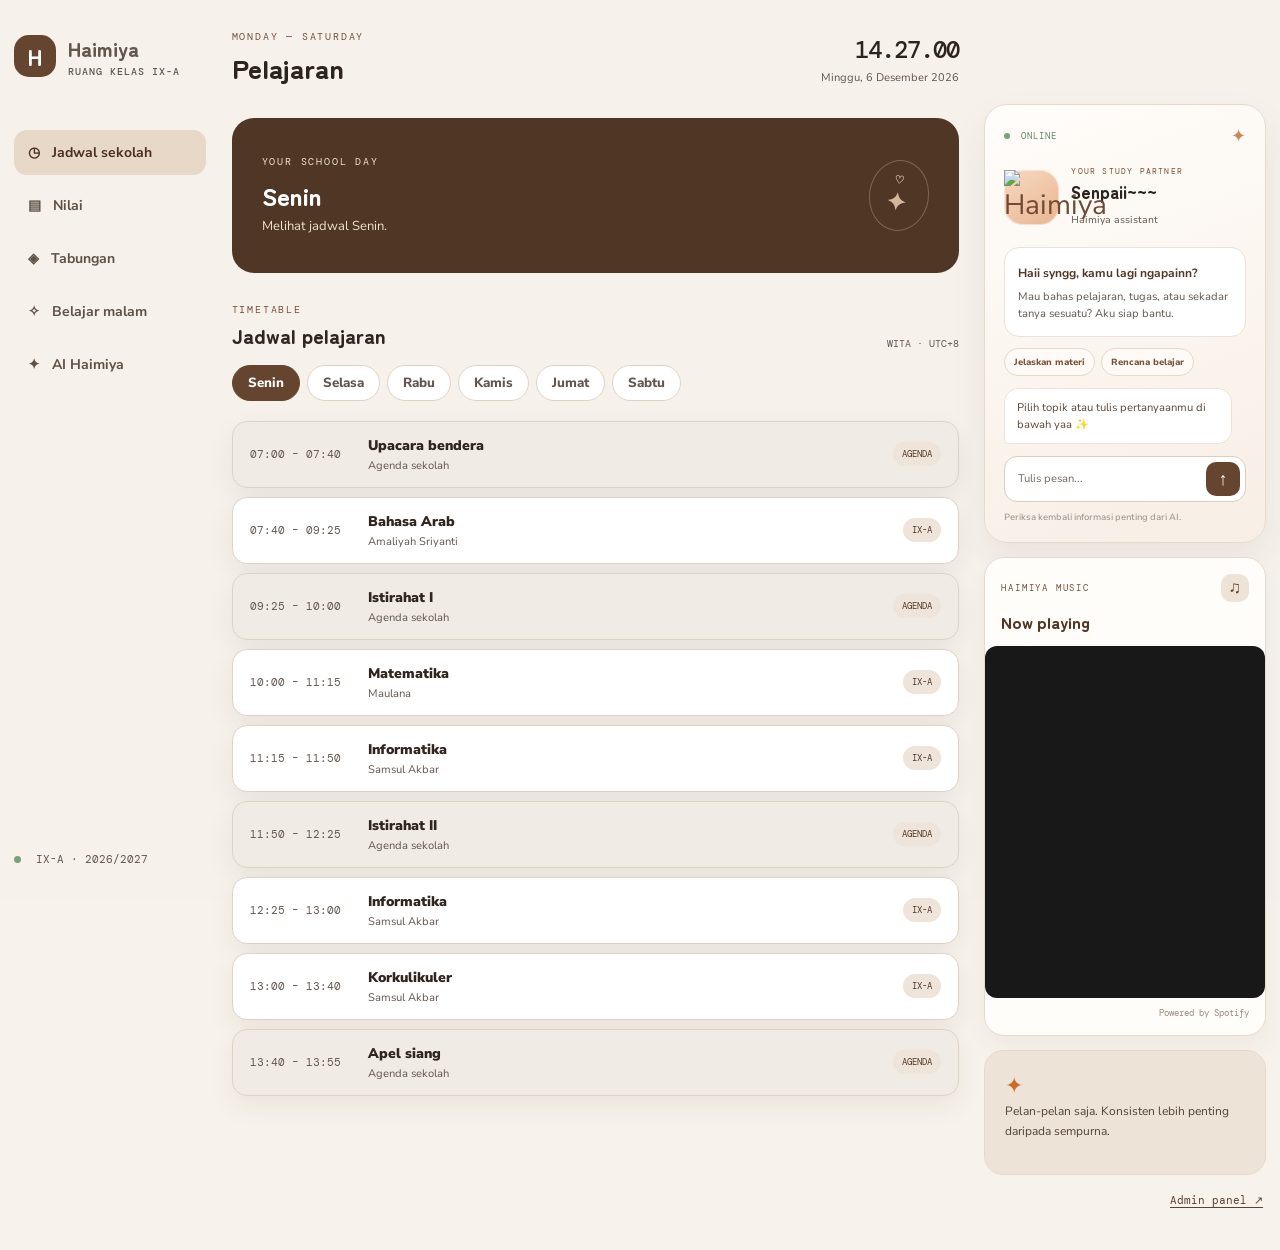
==== commit d2e6ed4c: "Redesign Haimiya dashboard and add dedicated AI page" ====
--- a/frontend/index.html
+++ b/frontend/index.html
@@ -2,10 +2,10 @@
 <html lang="id">
 <head>
 <meta charset="utf-8"><meta name="viewport" content="width=device-width,initial-scale=1">
-<meta name="theme-color" content="#f7f2eb"><title>Haimiya — Ruang Kelas IX-A</title><link rel="icon" type="image/jpeg" href="hiii.jpg">
+<meta name="theme-color" content="#0b1020"><title>Haimiya — Ruang Kelas IX-A</title><link rel="icon" type="image/jpeg" href="hiii.jpg">
 <link rel="preconnect" href="https://fonts.googleapis.com"><link rel="preconnect" href="https://fonts.gstatic.com" crossorigin>
 <link href="https://fonts.googleapis.com/css2?family=DM+Mono:wght@400;500&family=Nunito+Sans:wght@400;500;600;700;800;900&family=Zen+Maru+Gothic:wght@500;700;900&display=swap" rel="stylesheet">
-<link rel="stylesheet" href="css/main.css?v=20261110-spotify">
+<link rel="stylesheet" href="css/main.css?v=20261117-dark-redesign">
 </head>
 <body>
 <video class="page-bg" autoplay muted loop playsinline preload="auto"><source src="bg-video.mp4" type="video/mp4"></video>
@@ -17,6 +17,7 @@
     <button class="nav-link" data-view="grades">▤ <span>Nilai</span></button>
     <button class="nav-link" data-view="savings">◈ <span>Tabungan</span></button>
     <button class="nav-link" data-view="study">✧ <span>Belajar malam</span></button>
+    <button class="nav-link" data-view="ai">✦ <span>AI Haimiya</span></button>
   </nav>
   <div class="sidebar-bottom"><span class="live-dot"></span> IX-A · 2026/2027</div>
 </aside>
@@ -61,11 +62,19 @@
   <div class="task-filters" id="task-filters"><button class="active" data-filter="active">Aktif</button><button data-filter="done">Selesai</button><button data-filter="expired">Terlewat</button><button data-filter="all">Semua</button></div>
   <div class="checklist" id="checklist"></div>
 </section>
+<section class="view ai-page" id="view-ai">
+  <div class="ai-page-shell">
+    <header class="ai-page-header"><div class="ai-page-identity"><img src="https://d2ol7oe51mr4n9.cloudfront.net/user_3K5vokgKnhYkdCAswiZ9nmioeCe/5f8192b9-88b3-43dc-b261-ef66c627ae4e.jpg" alt="Haimiya"><div><strong>AI Haimiya</strong><small><i></i> Online · Teman belajarmu</small></div></div><button type="button" id="ai-new-chat" class="ai-new-chat">＋ Chat baru</button></header>
+    <div class="ai-hero" id="ai-hero"><div class="ai-hero-copy"><span class="ai-kicker">YOUR STUDY COMPANION</span><h2>HAIIII, MW NGAPAINNN?</h2><p>AKU SIAPP TEMENIN KMUU😖</p><span class="ai-hero-note">Belajar, diskusi, atau cari tahu sesuatu. Kita mulai dari sini.</span></div><img src="https://d2ol7oe51mr4n9.cloudfront.net/user_3K5vokgKnhYkdCAswiZ9nmioeCe/5f8192b9-88b3-43dc-b261-ef66c627ae4e.jpg" alt="Karakter Haimiya"></div>
+    <div class="ai-chat-area"><div class="ai-chat-log" id="ai-chat-log"><div class="ai-message bot"><img src="https://d2ol7oe51mr4n9.cloudfront.net/user_3K5vokgKnhYkdCAswiZ9nmioeCe/5f8192b9-88b3-43dc-b261-ef66c627ae4e.jpg" alt=""><div class="ai-message-bubble">Haiii! Mau belajar apa hari ini? Aku bisa bantu jelasin materi, bahas soal, atau nemenin kamu memahami topik yang sulit. ♡</div></div></div></div>
+    <div class="ai-chat-composer"><form id="ai-chat-form"><button type="button" class="ai-attach" aria-label="Lampiran" title="Lampiran" disabled>＋</button><input id="ai-chat-input" maxlength="2000" placeholder="Ketik pesan..." autocomplete="off"><button type="submit" aria-label="Kirim pesan" class="ai-send">➤</button></form><small>AI bisa membuat kesalahan. Periksa kembali informasi penting.</small></div>
+  </div>
+</section>
 </main>
 <aside class="right-rail">
   <div class="ai-card">
     <div class="ai-topline"><span class="ai-live"><i></i> ONLINE</span><span class="ai-spark">✦</span></div>
-    <div class="ai-profile"><div class="ai-avatar"><span>♡</span><i>✦</i></div><div><div class="eyebrow">YOUR STUDY PARTNER</div><h3>Senpaii~~~</h3><small>Haimiya assistant</small></div></div>
+    <div class="ai-profile"><div class="ai-avatar"><img src="https://d2ol7oe51mr4n9.cloudfront.net/user_3K5vokgKnhYkdCAswiZ9nmioeCe/5f8192b9-88b3-43dc-b261-ef66c627ae4e.jpg" alt="Haimiya"></div><div><div class="eyebrow">YOUR STUDY PARTNER</div><h3>Senpaii~~~</h3><small>Haimiya assistant</small></div></div>
     <div class="ai-welcome"><strong>Haii syngg, kamu lagi ngapainn?</strong><p>Mau bahas pelajaran, tugas, atau sekadar tanya sesuatu? Aku siap bantu.</p></div>
     <div class="ai-suggestions"><button type="button" data-prompt="Bantu aku memahami materi pelajaran hari ini.">Jelaskan materi</button><button type="button" data-prompt="Bantu aku membuat rencana belajar malam ini.">Rencana belajar</button></div>
     <div id="chat-log" class="chat-log"><div class="bubble bot">Pilih topik atau tulis pertanyaanmu di bawah yaa ✨</div></div>
@@ -82,5 +91,5 @@
   <a class="admin-link" href="admin.html">Admin panel ↗</a>
 </aside>
 </div>
-<script src="js/schedule-data.js"></script><script src="js/app.js?v=20261115-ai-actions"></script>
+<script src="js/schedule-data.js"></script><script src="js/app.js?v=20261117-dark-redesign"></script><script src="js/ai-page.js?v=20261117"></script>
 </body></html>
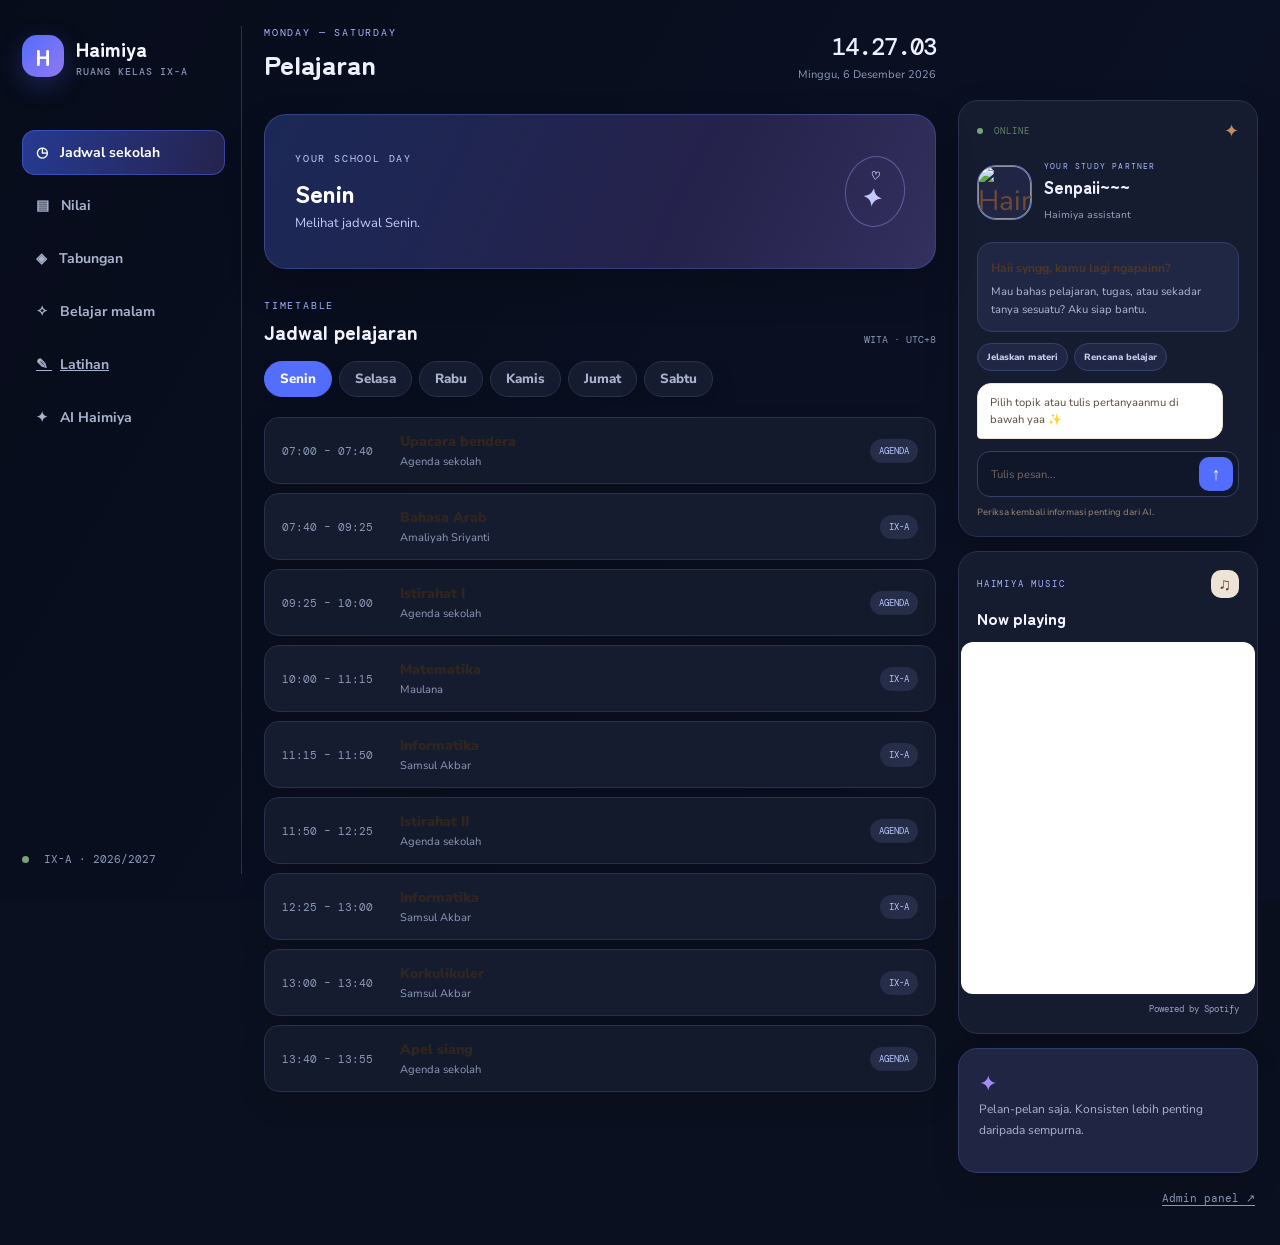
==== commit a1263993: "Add Latihan navigation entry" ====
--- a/frontend/index.html
+++ b/frontend/index.html
@@ -17,7 +17,7 @@
     <button class="nav-link" data-view="grades">▤ <span>Nilai</span></button>
     <button class="nav-link" data-view="savings">◈ <span>Tabungan</span></button>
     <button class="nav-link" data-view="study">✧ <span>Belajar malam</span></button>
-    <button class="nav-link" data-view="ai">✦ <span>AI Haimiya</span></button>
+    <a class="nav-link" href="latihan.html">✎ <span>Latihan</span></a><button class="nav-link" data-view="ai">✦ <span>AI Haimiya</span></button>
   </nav>
   <div class="sidebar-bottom"><span class="live-dot"></span> IX-A · 2026/2027</div>
 </aside>
--- a/frontend/css/main.css
+++ b/frontend/css/main.css
@@ -199,3 +199,44 @@
 @supports (padding:max(0px)){
   .shell{padding-left:max(14px,env(safe-area-inset-left));padding-right:max(14px,env(safe-area-inset-right));}
 }
+
+/* Haimiya dark redesign */
+:root{color-scheme:dark;--paper:#0b1020;--surface:#151c30;--ink:#eef0ff;--muted:#9aa5c2;--line:#29324d;--brown:#536dfe;--brown2:#a8b5ff;--orange:#a78bfa;--orange-soft:#262442;--green:#62d6a4;--shadow:0 16px 40px #0005}
+html,body{background:#0b1020;color:var(--ink)}
+body::before{background:linear-gradient(120deg,rgba(8,12,27,.93),rgba(13,18,39,.94))}
+.page-bg{opacity:.16;filter:saturate(.55) brightness(.55)}
+.shell{grid-template-columns:220px minmax(0,1fr) 300px;gap:22px;padding:22px}
+.sidebar{border-right:1px solid #29324d;padding-right:16px}
+.brand{color:#f4f5ff}.brand small{color:#8792b3}.brand-mark{background:linear-gradient(135deg,#536dfe,#9278ef);box-shadow:0 8px 24px #536dfe40}
+.nav-link{color:#aab3ce}.nav-link.active{background:linear-gradient(100deg,#263a91,#25234d);color:#fff;box-shadow:inset 0 0 0 1px #586dff70}
+.sidebar-bottom,.clock small,.timezone,.lesson-time,.lesson-teacher,.admin-link{color:#8d99b8}
+.eyebrow{color:#a8b5ff}.hero{background:linear-gradient(115deg,#1b2857,#25224b 65%,#34305f);border:1px solid #5265ba70;box-shadow:0 16px 40px #0003}
+.hero p,.eyebrow.light{color:#c5cafa}.hero-stamp{color:#c6c9ff;border-color:#9aa8ff66}
+.section-head h2,.study-section-head h3,.study-heading h2{color:#f2f3ff}
+.day-tab,.lesson,.rail-card,.rail-note,.panel,.data-item,.balance,.calendar-panel,.task-composer,.study-overview>div,.study-progress-box{background:#151c30;border-color:#29324d;color:#edf0ff;box-shadow:0 12px 28px #0002}
+.day-tab{color:#aab3ce}.day-tab.active{background:#536dfe;color:#fff;border-color:#536dfe}
+.lesson.active{background:#2b2945;border-color:#a78bfa;box-shadow:0 0 0 1px #a78bfa25}.lesson-tag{background:#252d49;color:#b9c4ff}.lesson.active .lesson-tag{background:#a78bfa;color:#11152b}.lesson.break{background:#131a2b}
+.rail-card p,.rail-note p,.task-hint{color:#aab3ce}.rail-note{background:#202544;border-color:#303b66}.ai-avatar{overflow:hidden;background:#202544;border:1px solid #6476cc}.ai-avatar img{width:100%;height:100%;object-fit:cover}
+.ai-card,.music-card{background:#151c30;border:1px solid #29324d;border-radius:20px;padding:18px;box-shadow:0 16px 36px #0003}.ai-card .ai-welcome{background:#202744;border:1px solid #303d67;color:#f0f2ff}.ai-card .ai-welcome p{color:#aeb9d8}.ai-card .ai-suggestions button{background:#202744;border:1px solid #34416d;color:#c7d0f5}.bubble{background:#202944;color:#eef0ff}.bubble.user{background:#354db8;color:#fff}.ai-card #chat-form{background:#10172a;border-color:#354064}.ai-card #chat-input{color:#fff}.ai-card #chat-form button{background:#536dfe}
+.panel input,.panel select,.task-form input,.task-field input,.task-field select,.task-field textarea{background:#10172a!important;border-color:#34405f!important;color:#f2f3ff!important}
+.primary{background:#536dfe;color:#fff}.secondary{background:#272d49;color:#d7dcf5}
+.balance,.study-card{background:linear-gradient(120deg,#263b91,#29244e);border:1px solid #4e60b7}
+.progress-track{background:#303958}.study-progress-box{background:#151c30!important}.study-progress-head,.study-meta{color:#dce1ff}.study-progress-box .progress-track i{background:#a78bfa}
+.calendar-panel,.task-composer{background:#151c30;border-color:#29324d}.calendar-toolbar strong,.calendar-detail,.calendar-weekdays,.task-field span{color:#e9ecff}.calendar-day{background:#10172a;color:#e8ebff;border-color:#303b5a}.calendar-day.is-today{border-color:#a78bfa}.calendar-day.is-selected{background:#303d83}.calendar-detail{background:#10172a;border-color:#303b5a}
+.task-card{background:#151c30;border-color:#29324d}.task-content strong{color:#eef0ff}.task-content small{color:#a3adca}.task-tools button{background:#252e4b;color:#c7d0f5}
+.music-card h3{color:#f3f4ff}.music-card small{color:#98a4c4}
+.ai-page{min-height:calc(100vh - 40px)}
+main:has(#view-ai.active) .topbar{display:none}
+.shell:has(#view-ai.active){grid-template-columns:220px minmax(0,1fr)}
+.shell:has(#view-ai.active) .right-rail{display:none}
+.ai-page-shell{height:calc(100vh - 44px);min-height:650px;display:flex;flex-direction:column;background:#0e1426;border:1px solid #283252;border-radius:25px;overflow:hidden;box-shadow:0 20px 55px #0005}
+.ai-page-header{height:78px;flex:none;display:flex;align-items:center;justify-content:space-between;padding:14px 22px;border-bottom:1px solid #27314e;background:#10172b}
+.ai-page-identity{display:flex;align-items:center;gap:13px}.ai-page-identity>img{width:48px;height:48px;object-fit:cover;border-radius:50%;border:2px solid #6679df}.ai-page-identity strong{display:block;font-size:17px}.ai-page-identity small{display:block;color:#9da9c8;font-size:11px;margin-top:4px}.ai-page-identity small i{display:inline-block;width:7px;height:7px;border-radius:50%;background:#60d6a4;margin-right:5px}
+.ai-new-chat{border:1px solid #3a4770;background:#202947;color:#dce3ff;padding:10px 14px;border-radius:12px;font-weight:800;cursor:pointer}
+.ai-hero{margin:18px 20px 4px;min-height:220px;max-height:270px;flex:none;display:flex;align-items:center;justify-content:space-between;overflow:hidden;position:relative;border-radius:21px;background:radial-gradient(circle at 75% 45%,#45416f 0,#252b50 34%,#171e38 75%);border:1px solid #4b5487}
+.ai-hero-copy{padding:28px 34px;z-index:1}.ai-kicker{font:10px 'DM Mono';letter-spacing:2px;color:#b9c5ff}.ai-hero h2{font:900 clamp(20px,3vw,34px) 'Zen Maru Gothic';color:#f2f2ff;margin:12px 0 4px}.ai-hero-copy p{font:900 clamp(16px,2.2vw,24px) 'Zen Maru Gothic';color:#b4a4ff;margin:0 0 13px}.ai-hero-note{font-size:12px;color:#c0c8e4}.ai-hero>img{height:100%;width:39%;max-width:360px;object-fit:cover;object-position:50% 28%;align-self:stretch;mask-image:linear-gradient(90deg,transparent 0%,#000 25%)}
+.ai-chat-area{flex:1;min-height:0;overflow:auto;padding:18px 26px}.ai-chat-log{display:flex;flex-direction:column;gap:16px;max-width:900px;margin:0 auto}.ai-message{display:flex;align-items:flex-end;gap:10px;max-width:82%}.ai-message.bot{align-self:flex-start}.ai-message.user{align-self:flex-end;flex-direction:row-reverse}.ai-message>img{width:34px;height:34px;border-radius:50%;object-fit:cover;border:1px solid #596bb5;flex:none}.ai-message-bubble{padding:13px 16px;border-radius:18px;background:#202943;border:1px solid #2e3a5d;color:#edf0ff;font-size:14px;line-height:1.65;white-space:pre-wrap}.ai-message.user .ai-message-bubble{background:#354db8;border-color:#536dfe;color:white;border-bottom-right-radius:5px}.ai-message.bot .ai-message-bubble{border-bottom-left-radius:5px}
+.ai-chat-composer{flex:none;padding:12px 22px 17px;background:linear-gradient(180deg,#0e142600,#0e1426 25%)}.ai-chat-composer form{max-width:940px;margin:auto;display:flex;align-items:center;gap:10px;padding:8px 10px 8px 14px;background:#171f36;border:1px solid #3a466c;border-radius:20px;box-shadow:0 8px 24px #0003}.ai-chat-composer input{flex:1;min-width:0;background:transparent;border:0;outline:0;color:#fff;font:14px 'Nunito Sans';padding:9px}.ai-chat-composer input::placeholder{color:#8793b5}.ai-attach,.ai-send{width:40px;height:40px;border:0;border-radius:13px;flex:none}.ai-attach{background:#252e4d;color:#aeb9dd;font-size:22px}.ai-send{background:#536dfe;color:#fff;font-size:19px;cursor:pointer}.ai-send:disabled{opacity:.55}.ai-chat-composer>small{display:block;text-align:center;color:#7f8bad;font-size:10px;margin-top:9px}
+.ai-page.has-messages .ai-hero{display:none}
+@media(max-width:1100px){.shell{grid-template-columns:190px minmax(0,1fr)}.shell:has(#view-ai.active){grid-template-columns:190px minmax(0,1fr)}}
+@media(max-width:700px){.shell{display:block;padding:14px}.sidebar{border:0;padding:0}.ai-page-shell{height:calc(100dvh - 150px);min-height:560px;border-radius:18px}.ai-page-header{height:66px;padding:10px 13px}.ai-page-identity>img{width:40px;height:40px}.ai-hero{margin:12px 10px 2px;min-height:175px}.ai-hero-copy{padding:18px 15px;max-width:67%}.ai-hero>img{width:42%;object-position:48% 25%}.ai-hero-note{font-size:10px}.ai-chat-area{padding:15px 12px}.ai-message{max-width:94%}.ai-message-bubble{font-size:13px;padding:11px 13px}.ai-chat-composer{padding:10px 10px 13px}.shell:has(#view-ai.active) .right-rail{display:none}}
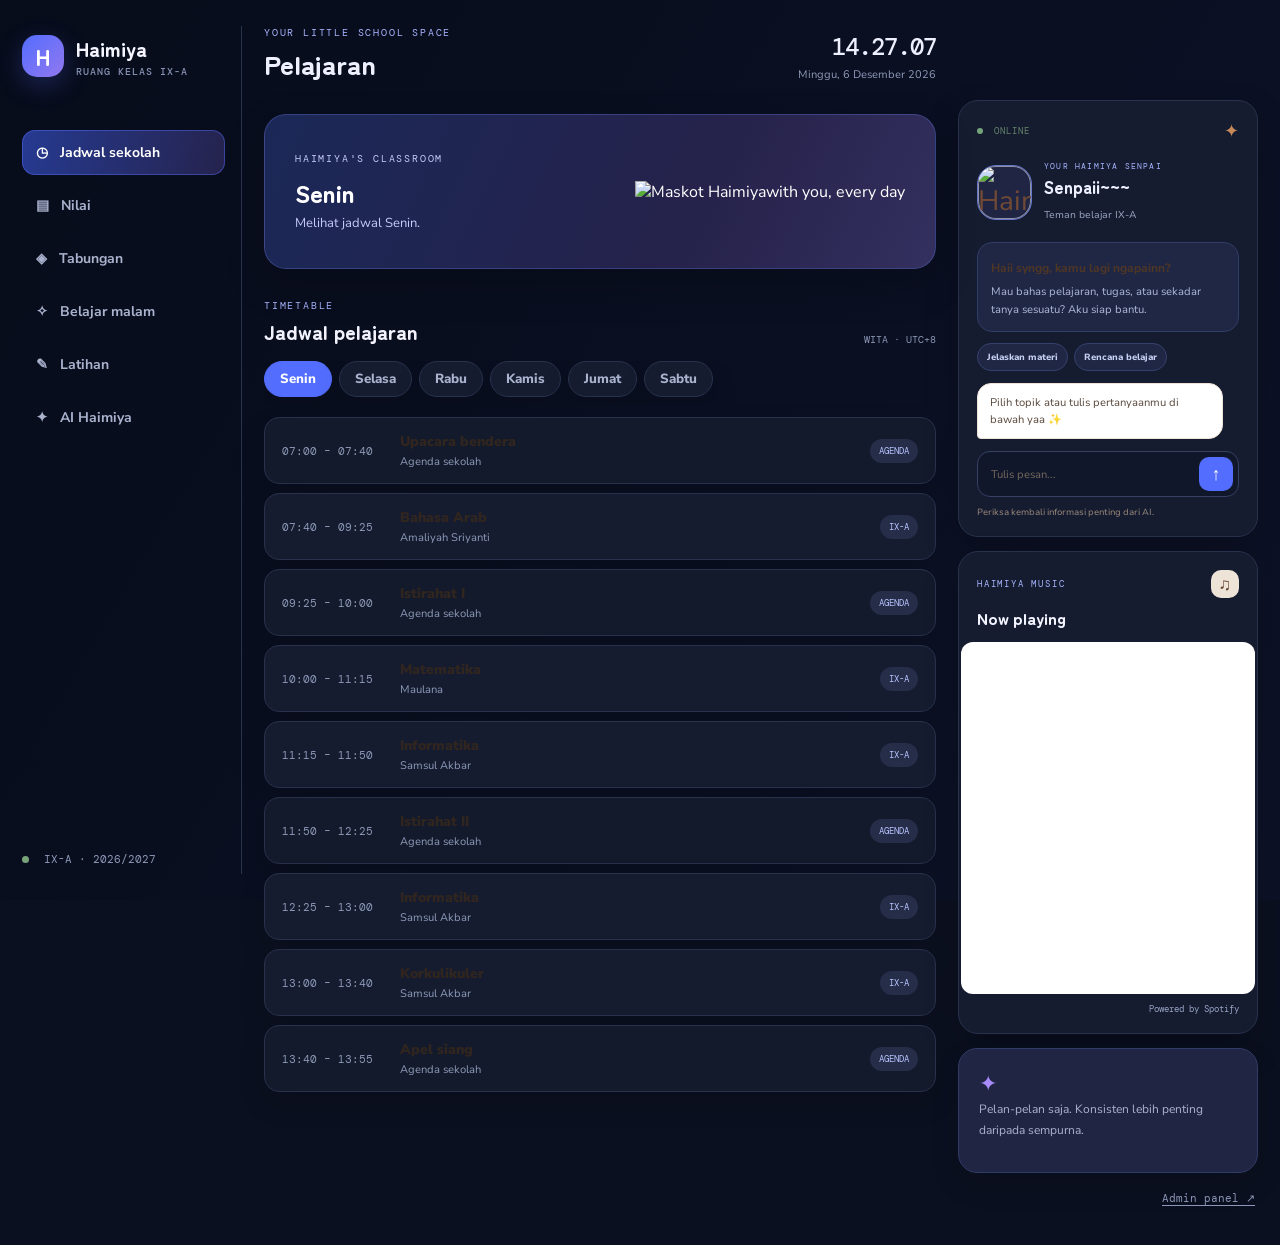
==== commit 0770d05b: "Restore Haimiya character and classroom identity" ====
--- a/frontend/index.html
+++ b/frontend/index.html
@@ -2,10 +2,10 @@
 <html lang="id">
 <head>
 <meta charset="utf-8"><meta name="viewport" content="width=device-width,initial-scale=1">
-<meta name="theme-color" content="#0b1020"><title>Haimiya — Ruang Kelas IX-A</title><link rel="icon" type="image/jpeg" href="hiii.jpg">
+<meta name="theme-color" content="#f8f0e8"><title>Haimiya — Ruang Kelas IX-A</title><link rel="icon" type="image/jpeg" href="hiii.jpg">
 <link rel="preconnect" href="https://fonts.googleapis.com"><link rel="preconnect" href="https://fonts.gstatic.com" crossorigin>
 <link href="https://fonts.googleapis.com/css2?family=DM+Mono:wght@400;500&family=Nunito+Sans:wght@400;500;600;700;800;900&family=Zen+Maru+Gothic:wght@500;700;900&display=swap" rel="stylesheet">
-<link rel="stylesheet" href="css/main.css?v=20261117-dark-redesign">
+<link rel="stylesheet" href="css/main.css?v=20261117-haimiya-identity">
 </head>
 <body>
 <video class="page-bg" autoplay muted loop playsinline preload="auto"><source src="bg-video.mp4" type="video/mp4"></video>
@@ -22,9 +22,9 @@
   <div class="sidebar-bottom"><span class="live-dot"></span> IX-A · 2026/2027</div>
 </aside>
 <main>
-<header class="topbar"><div><div class="eyebrow">MONDAY — SATURDAY</div><h1 id="greeting">Pelajaran</h1></div><div class="clock"><strong id="clock">--:--:--</strong><small id="date">Memuat tanggal…</small></div></header>
+<header class="topbar"><div><div class="eyebrow">YOUR LITTLE SCHOOL SPACE</div><h1 id="greeting">Pelajaran</h1></div><div class="clock"><strong id="clock">--:--:--</strong><small id="date">Memuat tanggal…</small></div></header>
 <section class="view active" id="view-schedule">
-  <div class="hero"><div><div class="eyebrow light">YOUR SCHOOL DAY</div><h2 id="today-title">Jadwal hari ini</h2><p id="today-subtitle">Waktu berjalan, pelajaran mengikuti.</p></div><div class="hero-stamp">♡<br><b>✦</b></div></div>
+  <div class="hero"><div><div class="eyebrow light">HAIMIYA'S CLASSROOM</div><h2 id="today-title">Jadwal hari ini</h2><p id="today-subtitle">Temani hari sekolahmu, satu pelajaran demi satu pelajaran ♡</p></div><div class="hero-mascot"><img src="https://d2ol7oe51mr4n9.cloudfront.net/user_3K5vokgKnhYkdCAswiZ9nmioeCe/5f8192b9-88b3-43dc-b261-ef66c627ae4e.jpg" alt="Maskot Haimiya"><span>with you, every day</span></div></div>
   <div class="section-head"><div><div class="eyebrow">TIMETABLE</div><h2>Jadwal pelajaran</h2></div><span class="timezone">WITA · UTC+8</span></div>
   <div class="day-tabs" id="day-tabs"></div><div class="schedule-list" id="schedule-list"></div>
 </section>
@@ -74,7 +74,7 @@
 <aside class="right-rail">
   <div class="ai-card">
     <div class="ai-topline"><span class="ai-live"><i></i> ONLINE</span><span class="ai-spark">✦</span></div>
-    <div class="ai-profile"><div class="ai-avatar"><img src="https://d2ol7oe51mr4n9.cloudfront.net/user_3K5vokgKnhYkdCAswiZ9nmioeCe/5f8192b9-88b3-43dc-b261-ef66c627ae4e.jpg" alt="Haimiya"></div><div><div class="eyebrow">YOUR STUDY PARTNER</div><h3>Senpaii~~~</h3><small>Haimiya assistant</small></div></div>
+    <div class="ai-profile"><div class="ai-avatar"><img src="https://d2ol7oe51mr4n9.cloudfront.net/user_3K5vokgKnhYkdCAswiZ9nmioeCe/5f8192b9-88b3-43dc-b261-ef66c627ae4e.jpg" alt="Haimiya"></div><div><div class="eyebrow">YOUR HAIMIYA SENPAI</div><h3>Senpaii~~~</h3><small>Teman belajar IX-A</small></div></div>
     <div class="ai-welcome"><strong>Haii syngg, kamu lagi ngapainn?</strong><p>Mau bahas pelajaran, tugas, atau sekadar tanya sesuatu? Aku siap bantu.</p></div>
     <div class="ai-suggestions"><button type="button" data-prompt="Bantu aku memahami materi pelajaran hari ini.">Jelaskan materi</button><button type="button" data-prompt="Bantu aku membuat rencana belajar malam ini.">Rencana belajar</button></div>
     <div id="chat-log" class="chat-log"><div class="bubble bot">Pilih topik atau tulis pertanyaanmu di bawah yaa ✨</div></div>
--- a/frontend/css/main.css
+++ b/frontend/css/main.css
@@ -240,3 +240,5 @@
 .ai-page.has-messages .ai-hero{display:none}
 @media(max-width:1100px){.shell{grid-template-columns:190px minmax(0,1fr)}.shell:has(#view-ai.active){grid-template-columns:190px minmax(0,1fr)}}
 @media(max-width:700px){.shell{display:block;padding:14px}.sidebar{border:0;padding:0}.ai-page-shell{height:calc(100dvh - 150px);min-height:560px;border-radius:18px}.ai-page-header{height:66px;padding:10px 13px}.ai-page-identity>img{width:40px;height:40px}.ai-hero{margin:12px 10px 2px;min-height:175px}.ai-hero-copy{padding:18px 15px;max-width:67%}.ai-hero>img{width:42%;object-position:48% 25%}.ai-hero-note{font-size:10px}.ai-chat-area{padding:15px 12px}.ai-message{max-width:94%}.ai-message-bubble{font-size:13px;padding:11px 13px}.ai-chat-composer{padding:10px 10px 13px}.shell:has(#view-ai.active) .right-rail{display:none}}
+
+#nav a.nav-link{display:block;text-decoration:none}
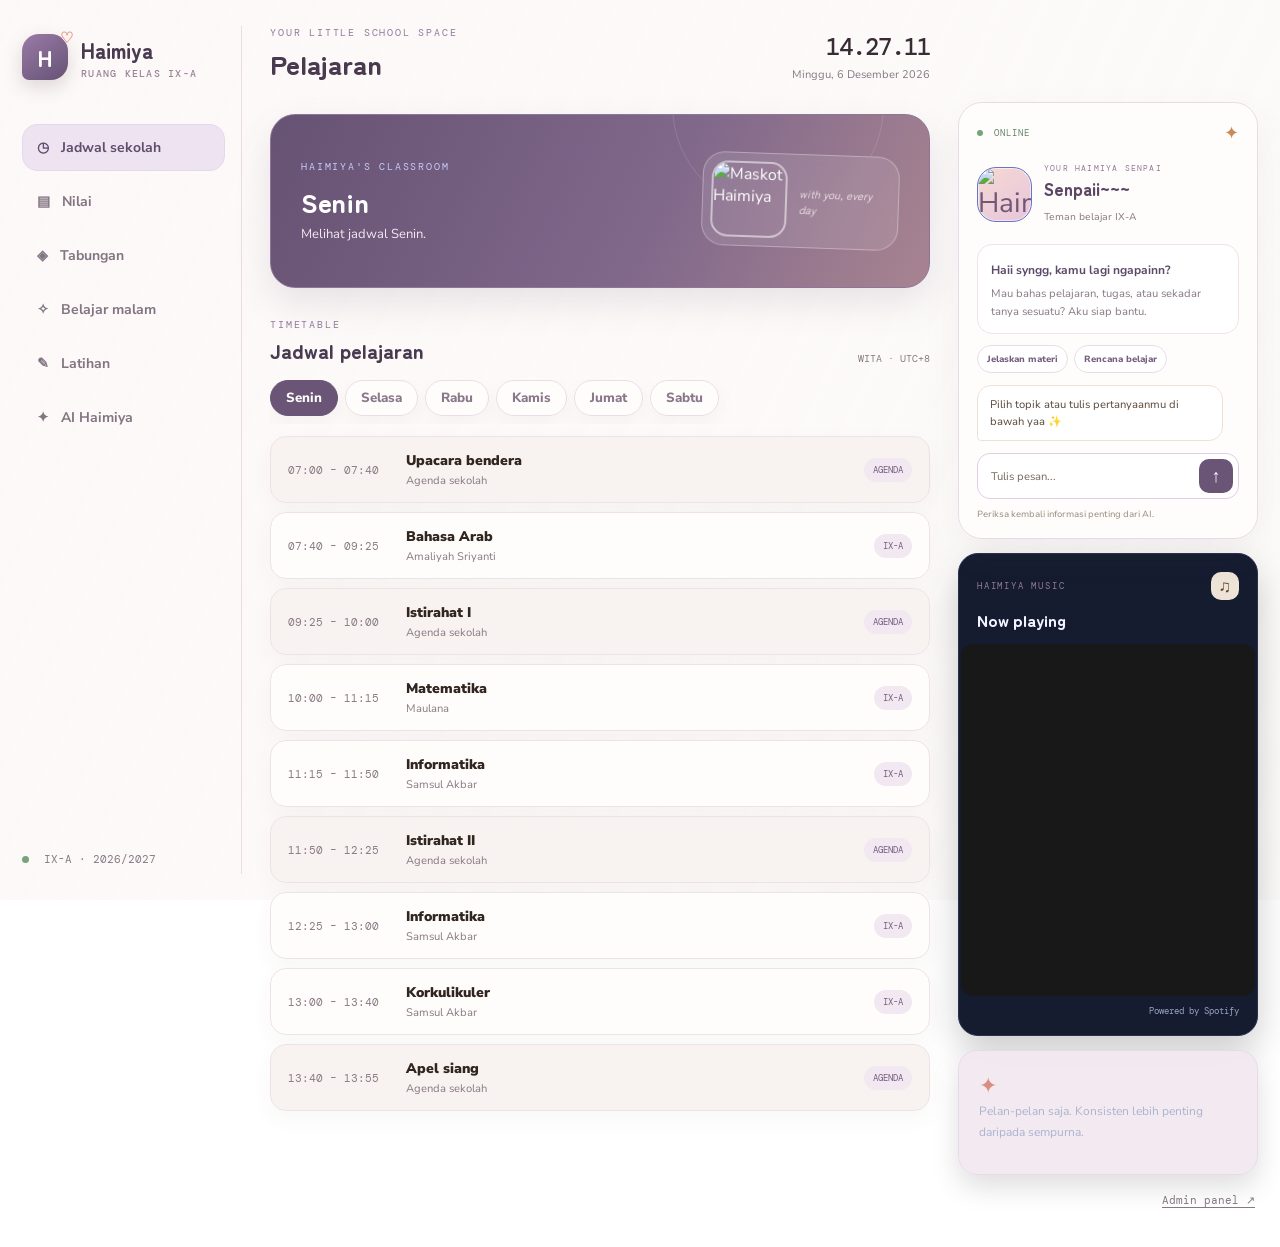
==== commit 1eb2cb20: "Refresh schedule stylesheet cache" ====
--- a/frontend/index.html
+++ b/frontend/index.html
@@ -5,7 +5,7 @@
 <meta name="theme-color" content="#f8f0e8"><title>Haimiya — Ruang Kelas IX-A</title><link rel="icon" type="image/jpeg" href="hiii.jpg">
 <link rel="preconnect" href="https://fonts.googleapis.com"><link rel="preconnect" href="https://fonts.gstatic.com" crossorigin>
 <link href="https://fonts.googleapis.com/css2?family=DM+Mono:wght@400;500&family=Nunito+Sans:wght@400;500;600;700;800;900&family=Zen+Maru+Gothic:wght@500;700;900&display=swap" rel="stylesheet">
-<link rel="stylesheet" href="css/main.css?v=20261117-haimiya-identity">
+<link rel="stylesheet" href="css/main.css?v=20261117-haimiya-video-fix">
 </head>
 <body>
 <video class="page-bg" autoplay muted loop playsinline preload="auto"><source src="bg-video.mp4" type="video/mp4"></video>
--- a/frontend/css/main.css
+++ b/frontend/css/main.css
@@ -242,3 +242,108 @@
 @media(max-width:700px){.shell{display:block;padding:14px}.sidebar{border:0;padding:0}.ai-page-shell{height:calc(100dvh - 150px);min-height:560px;border-radius:18px}.ai-page-header{height:66px;padding:10px 13px}.ai-page-identity>img{width:40px;height:40px}.ai-hero{margin:12px 10px 2px;min-height:175px}.ai-hero-copy{padding:18px 15px;max-width:67%}.ai-hero>img{width:42%;object-position:48% 25%}.ai-hero-note{font-size:10px}.ai-chat-area{padding:15px 12px}.ai-message{max-width:94%}.ai-message-bubble{font-size:13px;padding:11px 13px}.ai-chat-composer{padding:10px 10px 13px}.shell:has(#view-ai.active) .right-rail{display:none}}
 
 #nav a.nav-link{display:block;text-decoration:none}
+
+
+/* Haimiya identity restoration */
+:root{--paper:#f7f0e8;--surface:#fffdfb;--ink:#382b35;--muted:#887985;--line:#eadde5;--brown:#66506f;--brown2:#8d7198;--orange:#e89b82;--orange-soft:#fff0eb;--shadow:0 14px 34px #4b35510d}
+body{background:var(--paper);color:var(--ink)}
+body::before{background:rgba(248,242,239,.84)}
+.shell{gap:clamp(18px,2.2vw,32px)}
+.brand{gap:13px;font-size:21px;letter-spacing:-.4px}
+.brand-mark{position:relative;width:46px;height:46px;border-radius:17px 17px 17px 7px;background:linear-gradient(145deg,#9b7ba7,#655274);box-shadow:0 7px 18px #725b7c35;font-size:22px}
+.brand-mark:after{content:"♡";position:absolute;right:-5px;top:-6px;color:#e99b89;font:700 15px 'Nunito Sans';text-shadow:0 1px #fff}
+.brand small{letter-spacing:1.25px;color:#9a8298}
+nav{margin-top:44px;gap:7px}
+.nav-link{border:1px solid transparent;border-radius:15px;color:#837482;transition:background .18s,border-color .18s,transform .18s}
+.nav-link:hover{background:#fff8f7;border-color:#efe1e7;transform:translateX(2px)}
+.nav-link.active{background:#eee4f1;border-color:#e6d8eb;color:#604d6d}
+.topbar .eyebrow,.section-head .eyebrow,.study-heading .eyebrow,.study-section-head .eyebrow{color:#94799b}
+.topbar h1{color:#493a50}
+.hero{background:linear-gradient(115deg,#665272 0%,#80688b 58%,#a88491 100%);border:1px solid #8f7697;border-radius:25px;min-height:174px;padding:28px 30px;box-shadow:0 15px 35px #69557524}
+.hero:after{content:"";position:absolute;width:210px;height:210px;border:1px solid #ffffff20;border-radius:50%;right:45px;top:-115px;pointer-events:none}
+.hero h2{font-size:27px;letter-spacing:-.4px}
+.hero p{color:#f2e8f1}
+.hero-mascot{position:relative;z-index:1;display:flex;align-items:center;gap:12px;padding:8px 15px 8px 8px;border:1px solid #ffffff50;border-radius:22px;background:#ffffff18;backdrop-filter:blur(8px);transform:rotate(2deg)}
+.hero-mascot img{width:76px;height:76px;object-fit:cover;border-radius:17px;border:2px solid #fff8}
+.hero-mascot span{max-width:84px;color:#fff4f3;font:italic 11px 'Zen Maru Gothic';line-height:1.5}
+.section-head h2,.study-section-head h3{color:#493a50}
+.day-tab{border-color:#eadde5;color:#89788a}
+.day-tab.active{background:#6b5576;border-color:#6b5576}
+.lesson{border-radius:16px;background:#fffdfd;border-color:#eee2e9}
+.lesson.active{background:#fff0eb;border-color:#e7a18d}
+.lesson.active .lesson-tag{background:#e89b82}
+.right-rail{padding-top:80px}
+.ai-card{background:linear-gradient(155deg,#fffdfc,#f5edf7);border:1px solid #e8dbe9;box-shadow:0 16px 38px #5e4a6412;border-radius:24px}
+.ai-avatar{background:linear-gradient(145deg,#f5d9d2,#e7c5dc);color:#725675}
+.ai-avatar img{width:100%;height:100%;object-fit:cover;border-radius:inherit}
+.ai-profile h3{color:#5b4865}
+.ai-welcome{background:#fff;border-color:#efe2eb}
+.ai-welcome strong{color:#5d4968}
+.ai-suggestions button{background:#fff;border-color:#e9dce9;color:#765d80}
+.ai-card .bubble.user{background:#f1e5f1;border-color:#e7d8e9;color:#5a4664}
+.ai-card #chat-form{border-color:#dfcde4}
+.ai-card #chat-form button,.primary{background:#6b5576}
+.secondary{background:#eee5f0;color:#65516f}
+.rail-note{background:#f2e8f0;border-color:#e8d9e8}
+.rail-note span{color:#d98e83}
+.balance-redesign,.study-card{background:linear-gradient(120deg,#665272,#80688b)!important}
+.balance-icon{color:#f8c7b7}
+.study-date-chip{background:#eee4f1;color:#665272}
+.study-main-stat strong,.saving-stats strong{color:#665272}
+.study-progress-head strong{color:#a16e8d}
+.study-progress-box .progress-track i{background:linear-gradient(90deg,#9b7ba7,#e7a18d)}
+.calendar-day.is-selected{background:#6b5576;border-color:#6b5576}
+.task-filters button.active{background:#6b5576;border-color:#6b5576}
+.task-check input:checked+.task-checkmark{background:#6b5576;border-color:#6b5576}
+.task-tools button{color:#665272;background:#eee5f0}
+a:focus-visible,button:focus-visible,input:focus-visible,select:focus-visible{outline-color:#b58ac0}
+@media(max-width:700px){
+ body::before{background:rgba(248,242,239,.91)}
+ .hero{min-height:148px;padding:19px;border-radius:20px}
+ .hero h2{font-size:21px}
+ .hero-mascot{gap:8px;padding:6px 10px 6px 6px}
+ .hero-mascot img{width:56px;height:56px;border-radius:14px}
+ .hero-mascot span{font-size:9px;max-width:66px}
+ .brand-mark{width:40px;height:40px}
+}
+@media(max-width:390px){.hero-mascot span{display:none}.hero-mascot img{width:49px;height:49px}}
+
+/* Schedule: remove leftover dark theme and reveal Haimiya background video */
+:root{color-scheme:light}
+html,body{background:transparent;color:#382b35}
+body::before{background:linear-gradient(115deg,rgba(248,242,239,.48),rgba(248,242,239,.32))}
+.page-bg{opacity:.78;filter:saturate(.9) brightness(1);object-position:center}
+.sidebar{border-right:1px solid #eadde5}
+.brand{color:#493a50}
+.brand small{color:#9a8298}
+.brand-mark{background:linear-gradient(145deg,#9b7ba7,#655274);box-shadow:0 7px 18px #725b5b35}
+.nav-link{color:#837482}
+.nav-link.active{background:#eee4f1;color:#604d6d;box-shadow:none}
+.sidebar-bottom,.clock small,.timezone,.lesson-time,.lesson-teacher,.admin-link{color:#887985}
+.eyebrow{color:#94799b}
+.section-head h2,.study-section-head h3,.study-heading h2{color:#493a50}
+#view-schedule .day-tab{background:rgba(255,253,251,.88);border-color:#eadde5;color:#89788a;box-shadow:0 8px 22px #59412b0b}
+#view-schedule .day-tab.active{background:#6b5576;border-color:#6b5576;color:#fff}
+#view-schedule .lesson{background:rgba(255,253,251,.88);border-color:#eee2e9;color:#382b35;box-shadow:0 8px 22px #59412b0b;backdrop-filter:blur(12px)}
+#view-schedule .lesson-time,#view-schedule .lesson-teacher{color:#887985}
+#view-schedule .lesson-tag{background:#f1e8f1;color:#765d80}
+#view-schedule .lesson.active{background:rgba(255,240,235,.94);border-color:#e7a18d;box-shadow:0 5px 20px #e89b821c}
+#view-schedule .lesson.active .lesson-tag{background:#e89b82;color:#fff}
+#view-schedule .lesson.break{background:rgba(248,242,239,.9);color:#665a62}
+.ai-card,.rail-card,.rail-note{color:#382b35}
+.ai-card{background:rgba(255,253,252,.91);border-color:#e8dbe9;backdrop-filter:blur(14px)}
+.ai-card .ai-welcome{background:#fff;border-color:#efe2eb;color:#5d4968}
+.ai-card .ai-welcome p,.ai-card .ai-profile small{color:#887985}
+.ai-card .ai-suggestions button{background:#fff;border-color:#e9dce9;color:#765d80}
+.ai-card .bubble{background:#fff;border-color:#eee1d5;color:#59483b}
+.ai-card .bubble.user{background:#f1e5f1;border-color:#e7d8e9;color:#5a4664}
+.ai-card #chat-form{background:#fff;border-color:#dfcde4}
+.ai-card #chat-input{color:#382b35}
+.ai-card #chat-form button{background:#6b5576;color:#fff}
+.rail-note{background:rgba(242,232,240,.92);border-color:#e8d9e8}
+@media(max-width:700px){
+ body::before{background:rgba(248,242,239,.42)}
+ .sidebar{border:0}
+ .page-bg{opacity:.72}
+ #view-schedule .lesson{background:rgba(255,253,251,.92)}
+}
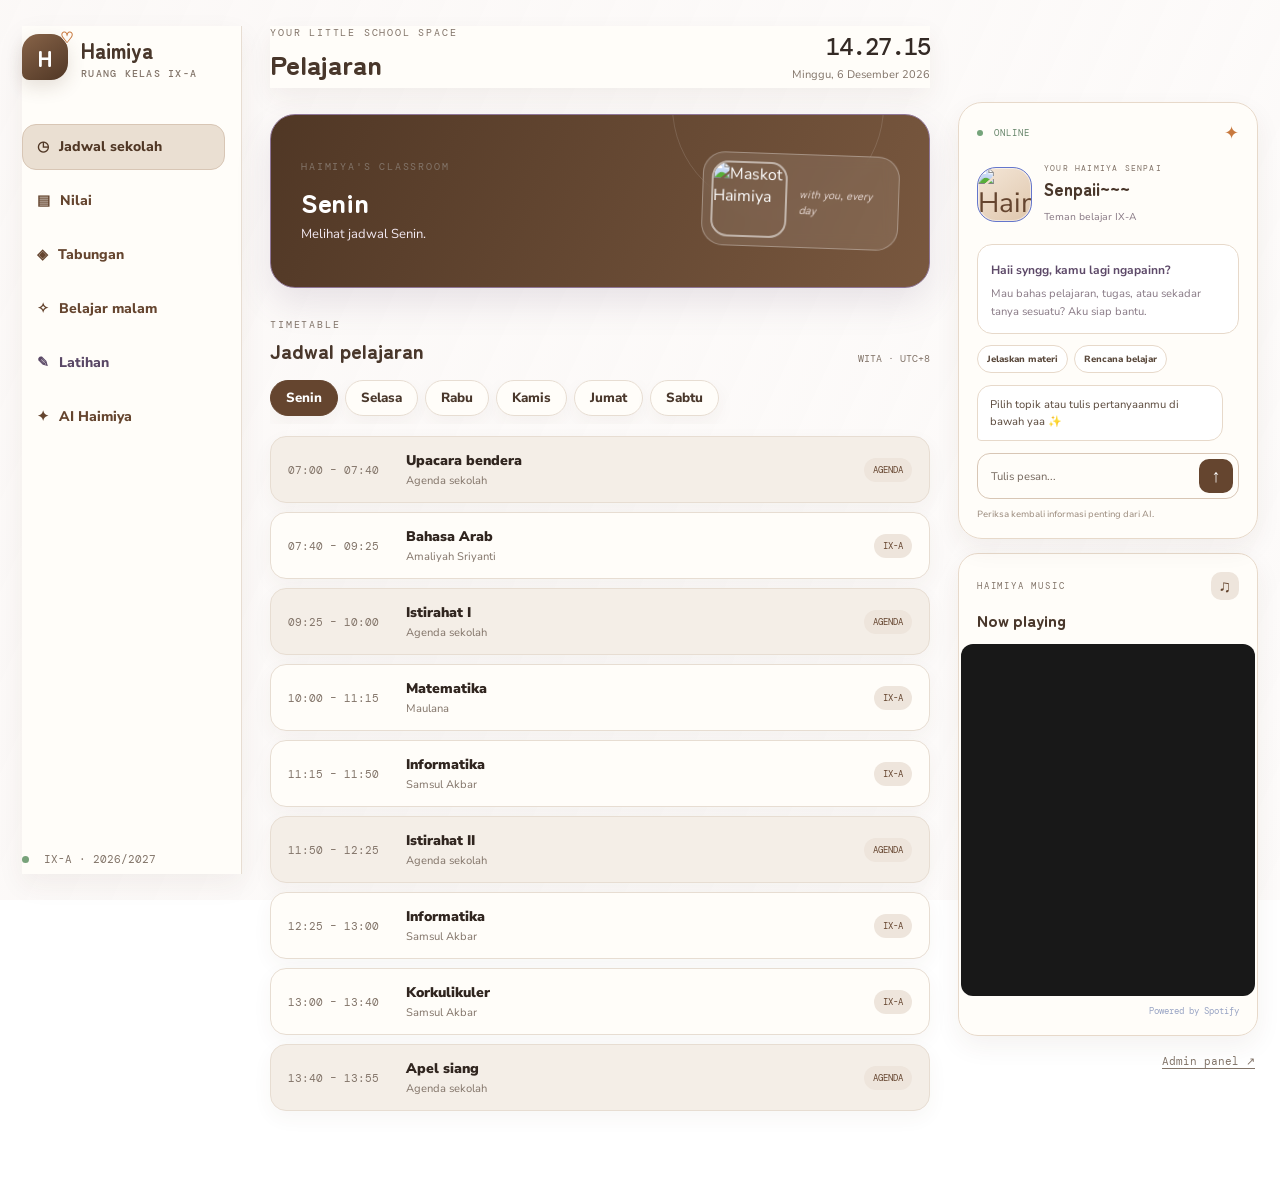
==== commit 6f82e806: "Remove orange Pelan-pelan saja note from sidebar" ====
--- a/frontend/index.html
+++ b/frontend/index.html
@@ -87,7 +87,6 @@
     <iframe title="Spotify playlist Haimiya" src="https://open.spotify.com/embed/playlist/51DNdef7PhPwKkByk16TcT?utm_source=generator&theme=0" width="100%" height="352" frameborder="0" allow="autoplay; clipboard-write; encrypted-media; fullscreen; picture-in-picture" loading="lazy"></iframe>
     <small>Powered by Spotify</small>
   </section>
-  <div class="rail-note"><span>✦</span><p>Pelan-pelan saja. Konsisten lebih penting daripada sempurna.</p></div>
   <a class="admin-link" href="admin.html">Admin panel ↗</a>
 </aside>
 </div>
--- a/frontend/css/main.css
+++ b/frontend/css/main.css
@@ -347,3 +347,109 @@
  .page-bg{opacity:.72}
  #view-schedule .lesson{background:rgba(255,253,251,.92)}
 }
+
+
+/* Schedule navbar: force readable labels on desktop and mobile */
+#nav{display:flex;flex-direction:column;align-items:stretch;gap:8px}
+#nav .nav-link,
+#nav .nav-link:link,
+#nav .nav-link:visited{display:flex;align-items:center;gap:10px;width:100%;min-height:46px;padding:12px 14px;background:transparent;color:#594765!important;border:1px solid transparent;border-radius:14px;font:800 14px/1.35 'Nunito Sans',sans-serif;text-align:left;text-decoration:none;white-space:nowrap;opacity:1}
+#nav .nav-link span{display:inline!important;visibility:visible!important;opacity:1!important;color:inherit!important;font:inherit!important;margin:0!important;line-height:inherit}
+#nav .nav-link.active{background:#eee4f1!important;border-color:#e2d3e8!important;color:#493653!important}
+#nav .nav-link:hover{background:#f8f1f8!important;color:#493653!important}
+@media(max-width:700px){
+ #nav{display:flex;flex-direction:row;align-items:center;gap:7px;overflow-x:auto;overflow-y:hidden;padding:3px 1px 9px;scrollbar-width:thin}
+ #nav .nav-link,#nav .nav-link:link,#nav .nav-link:visited{display:inline-flex;flex:0 0 auto;width:auto;min-height:42px;padding:10px 12px;font-size:13px}
+ #nav .nav-link span{display:inline!important}
+}
+
+.rail-widget-hidden{display:none!important}
+
+
+/* Global Haimiya palette: ivory, warm brown, and muted orange */
+:root{--paper:#f7f2eb;--surface:#fffdf9;--ink:#342a25;--muted:#827469;--line:#e7ddd2;--brown:#65452f;--brown2:#876348;--orange:#c8793e;--orange-soft:#f8ecdf}
+.nav-link.active,#nav .nav-link.active,.study-date-chip,.study-card,.balance-redesign{background:#eadfd2!important;border-color:#d8c6b5!important;color:#65452f!important;box-shadow:none}
+.nav-link.active,#nav .nav-link.active{color:#65452f!important}
+.hero,.balance-redesign,.study-card{background:linear-gradient(115deg,#503725,#79583f)!important;color:#fff!important}
+.primary,.secondary,.day-tab.active,.task-filters button.active,.calendar-day.is-selected,.task-check input:checked+.task-checkmark,.ai-page-header .ai-new-chat,.ai-send,.ai-chat-composer .ai-send{background:#65452f!important;border-color:#65452f!important;color:#fff!important}
+.secondary{background:#eee5dc!important;color:#65452f!important}
+.rail-note{background:rgba(239,230,219,.94)!important;border-color:#e2d3c3!important;color:#49372b!important}
+.rail-note p{color:#665548!important}
+.ai-card,.music-card{border-color:#e7d9ca!important}
+.ai-card{background:rgba(255,253,249,.94)!important}
+.ai-card .ai-welcome,.ai-card .bubble,.ai-card .ai-suggestions button{background:#fffdf9!important;border-color:#e7d9ca!important;color:#59483b!important}
+.ai-card .bubble.user{background:#eee2d5!important;border-color:#dfcbbb!important;color:#503725!important}
+.ai-card #chat-form{border-color:#d8c6b5!important}
+.ai-card #chat-form button,.ai-page-header .ai-new-chat{background:#65452f!important;color:#fff!important}
+.ai-avatar{background:linear-gradient(145deg,#f4e6d7,#dfc7ad)!important;color:#65452f!important}
+.ai-spark,.rail-note span,.balance-icon{color:#c8793e!important}
+.day-tab,.task-filters button,.calendar-toolbar button{border-color:#e7ddd2!important}
+.lesson-tag,.task-tools button,.calendar-detail,.secondary,.music-mark{background:#eee5dc!important;color:#65452f!important}
+.lesson.active{background:#fff0df!important;border-color:#d99a68!important}
+.lesson.active .lesson-tag{background:#c8793e!important;color:#fff!important}
+.calendar-day.is-today{border-color:#9a6b48!important;background:#f6eadd!important}
+.calendar-day.is-holiday:not(.is-selected),.task-status.expired,.task-tools button:last-child{background:#f4e8df!important;color:#8d5140!important}
+.calendar-day.is-leave:not(.is-selected){background:#eee5dc!important;color:#65452f!important}
+.legend-leave{background:#a17c62!important}
+.study-stat-icon{background:#f4e8dc!important}
+.study-progress-head strong,.study-progress-box .progress-track i{color:#a45d2b!important}
+.study-progress-box .progress-track i{background:linear-gradient(90deg,#a66a3e,#e1a36d)!important}
+a:focus-visible,button:focus-visible,input:focus-visible,select:focus-visible{outline-color:#c8793e!important}
+.brand-mark{background:linear-gradient(145deg,#876348,#503725)!important;box-shadow:0 7px 18px #50372525!important}
+.brand-mark:after{color:#c8793e!important}
+#nav .nav-link:hover{background:#f2e9df!important;color:#503725!important;border-color:#e7d9ca!important}
+.ai-page-shell{border-color:#554536!important}
+.ai-page-header{border-color:#554536!important}
+.ai-hero{background:radial-gradient(circle at 75% 45%,#765b45 0,#493a30 38%,#171e38 78%)!important;border-color:#876348!important}
+.ai-kicker,.ai-hero-copy p{color:#e0b98f!important}
+.ai-message.user .ai-message-bubble{background:#65452f!important;border-color:#876348!important;color:#fff!important}
+.ai-message.bot .ai-message-bubble{border-color:#554536!important}
+.ai-attach{background:#40362f!important;color:#e6d6c6!important}
+
+
+/* Remove remaining dark theme surfaces across every page */
+:root{color-scheme:light!important;--paper:#f7f2eb!important;--surface:#fffdf9!important;--ink:#342a25!important;--muted:#827469!important;--line:#e7ddd2!important;--brown:#65452f!important;--brown2:#876348!important;--orange:#c8793e!important;--orange-soft:#f8ecdf!important;--shadow:0 12px 28px #50372512!important}
+html,body{background:transparent!important;color:#342a25!important}
+.sidebar,.topbar,.panel,.rail-card,.rail-note,.balance,.balance-redesign,.study-card,.study-main-stat,.study-progress-box,.calendar-panel,.task-composer,.task-card,.data-item,.saving-stats>div,.ai-card,.music-card{background:#fffdf9!important;border-color:#e7ddd2!important;color:#342a25!important;box-shadow:0 10px 26px #50372510!important}
+.brand,.topbar h1,.section-head h2,.study-section-head h3,.study-heading h2,.panel h2,.panel h3,.music-card h3,.ai-profile h3{color:#49372b!important}
+.brand small,.sidebar-bottom,.clock small,.timezone,.lesson-time,.lesson-teacher,.admin-link,.eyebrow,.task-count,.task-hint{color:#827469!important}
+#nav .nav-link,.nav-link{background:transparent!important;color:#65452f!important;border-color:transparent!important}
+#nav .nav-link.active,.nav-link.active{background:#eadfd2!important;border-color:#d8c6b5!important;color:#503725!important;box-shadow:none!important}
+#nav .nav-link:hover,.nav-link:hover{background:#f2e9df!important;color:#503725!important}
+.hero,.balance-redesign,.study-card{background:linear-gradient(115deg,#503725,#79583f)!important;color:#fff!important}
+.day-tab,.lesson,#view-schedule .day-tab,#view-schedule .lesson{background:#fffdf9!important;border-color:#e7ddd2!important;color:#49372b!important;box-shadow:0 7px 20px #5037250c!important}
+.day-tab.active,#view-schedule .day-tab.active{background:#65452f!important;border-color:#65452f!important;color:#fff!important}
+.lesson.active,#view-schedule .lesson.active{background:#fff0df!important;border-color:#d99a68!important;color:#49372b!important}
+.lesson.break,#view-schedule .lesson.break{background:#f4eee7!important;color:#665548!important}
+.lesson-tag,#view-schedule .lesson-tag{background:#eee5dc!important;color:#65452f!important}
+.lesson.active .lesson-tag,#view-schedule .lesson.active .lesson-tag{background:#c8793e!important;color:#fff!important}
+.panel input,.panel select,.panel textarea,.task-form input,.task-field input,.task-field select,.task-field textarea,#task-form input{background:#fffdf9!important;border-color:#d8c6b5!important;color:#342a25!important;caret-color:#65452f!important}
+.panel input::placeholder,.panel textarea::placeholder,.task-field input::placeholder,.task-field textarea::placeholder{color:#9a8b7e!important}
+.primary,.ai-card #chat-form button,.ai-send,.ai-chat-composer .ai-send,.ai-page-header .ai-new-chat{background:#65452f!important;border-color:#65452f!important;color:#fff!important}
+.secondary,.task-tools button,.music-mark,.calendar-toolbar button{background:#eee5dc!important;border-color:#e0d2c4!important;color:#65452f!important}
+.calendar-day{background:#faf7f2!important;color:#49372b!important;border-color:#e7ddd2!important}
+.calendar-day.is-selected{background:#65452f!important;border-color:#65452f!important;color:#fff!important}
+.calendar-detail{background:#f7f2eb!important;border-color:#e7ddd2!important;color:#665548!important}
+.task-filters button{background:#fffdf9!important;color:#827469!important;border-color:#e7ddd2!important}
+.task-filters button.active,.task-check input:checked+.task-checkmark{background:#65452f!important;border-color:#65452f!important;color:#fff!important}
+.task-status,.task-status.done{background:#edf3ec!important;color:#527454!important}
+.task-status.active{background:#f5eee5!important;color:#805b3d!important}
+.task-status.expired,.task-tools button:last-child{background:#f4e8df!important;color:#8d5140!important}
+.ai-card,.music-card{background:rgba(255,253,249,.96)!important;border-color:#e7d9ca!important;color:#342a25!important}
+.ai-card .ai-welcome,.ai-card .bubble,.ai-card .ai-suggestions button{background:#fff!important;border-color:#e7d9ca!important;color:#59483b!important}
+.ai-card .bubble.user{background:#eee2d5!important;color:#503725!important}
+.ai-card #chat-form,.ai-chat-composer form{background:#fffdf9!important;border-color:#d8c6b5!important}
+.ai-card #chat-input,.ai-chat-composer input{background:transparent!important;color:#342a25!important}
+.ai-page-shell{background:#fffdf9!important;border-color:#e7ddd2!important;box-shadow:0 16px 40px #50372512!important}
+.ai-page-header{background:#f7f2eb!important;border-color:#e7ddd2!important;color:#342a25!important}
+.ai-page-header small,.ai-page-identity small,.ai-chat-composer>small{color:#827469!important}
+.ai-hero{background:linear-gradient(115deg,#503725,#79583f)!important;border-color:#876348!important}
+.ai-hero h2{color:#fff!important}
+.ai-kicker,.ai-hero-copy p,.ai-hero-note{color:#f0dfce!important}
+.ai-chat-area{background:#fffdf9!important}
+.ai-message-bubble,.ai-message.bot .ai-message-bubble{background:#f7f2eb!important;border-color:#e7ddd2!important;color:#49372b!important}
+.ai-message.user .ai-message-bubble{background:#65452f!important;border-color:#876348!important;color:#fff!important}
+.ai-chat-composer{background:linear-gradient(180deg,#fffdf900,#fffdf9 25%)!important}
+.ai-attach{background:#eee5dc!important;color:#65452f!important}
+.progress-track{background:#eee5dc!important}
+.study-progress-box .progress-track i{background:linear-gradient(90deg,#a66a3e,#e1a36d)!important}
